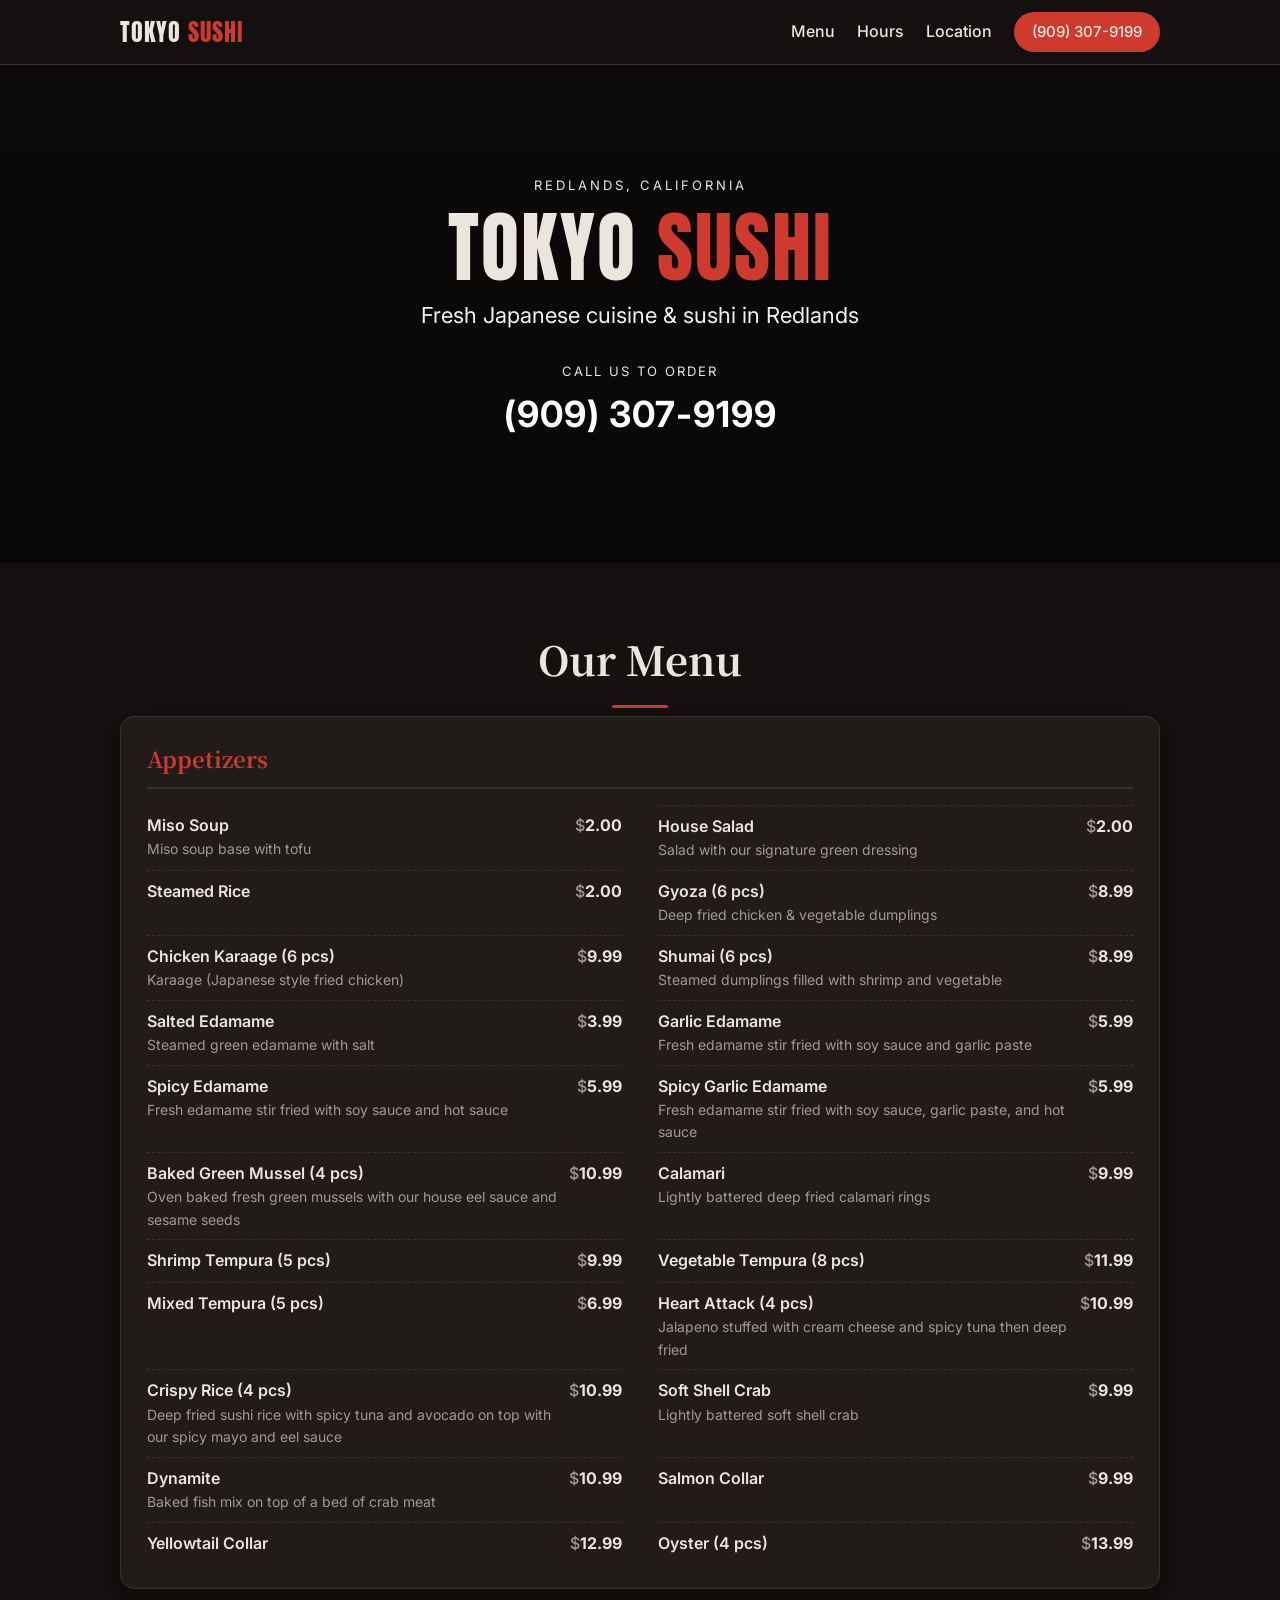
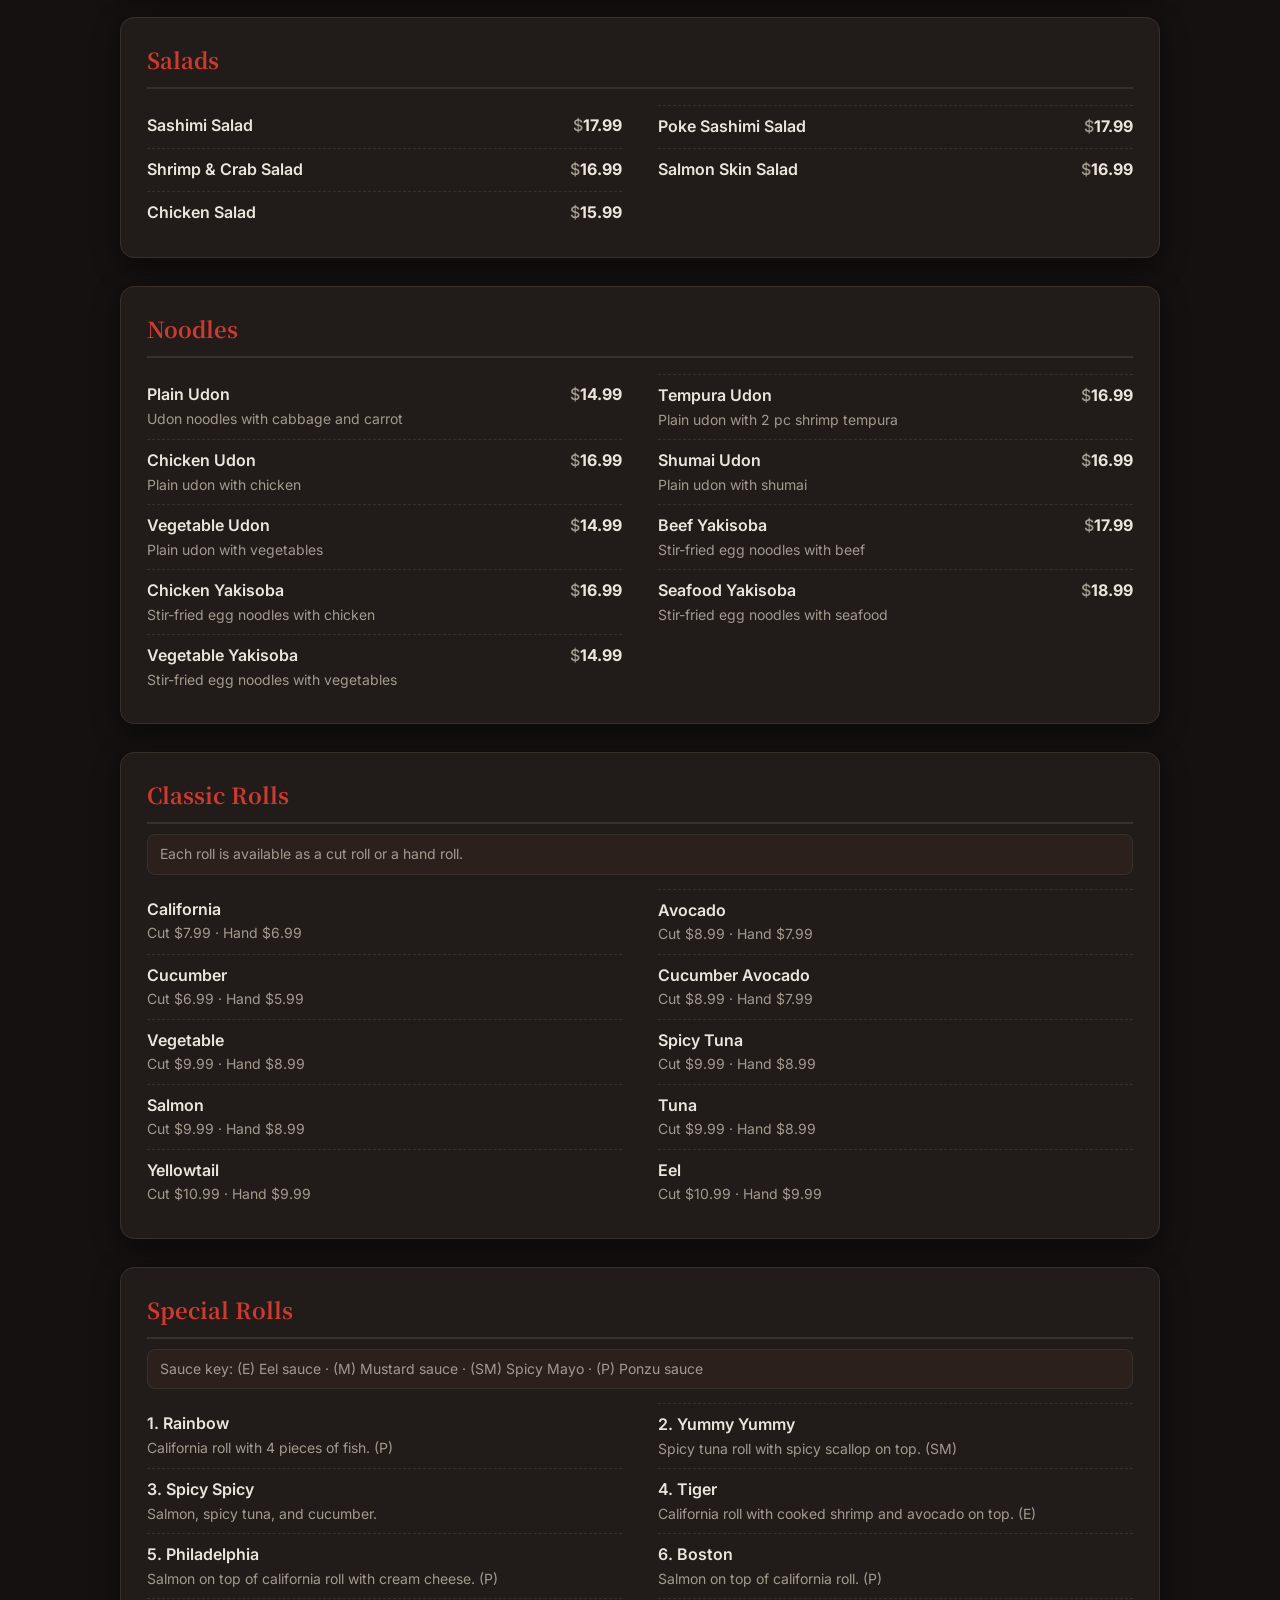
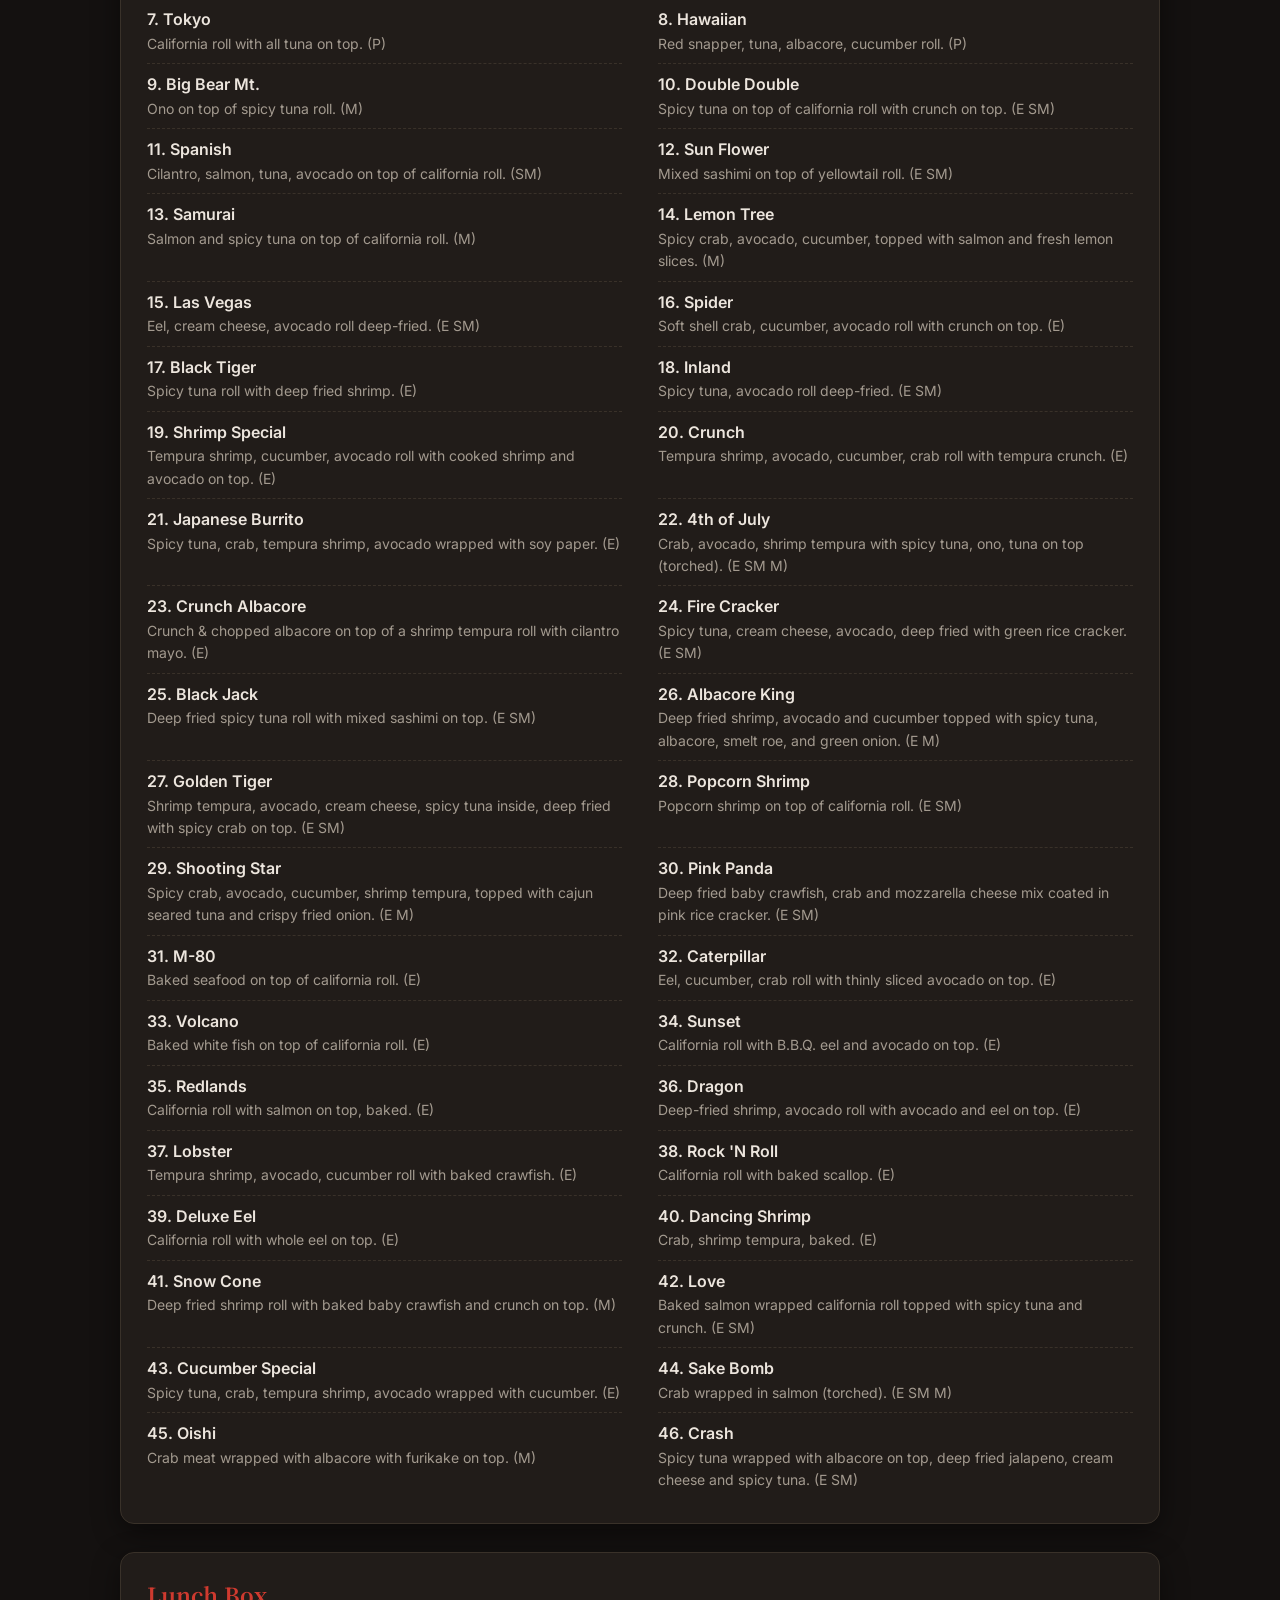
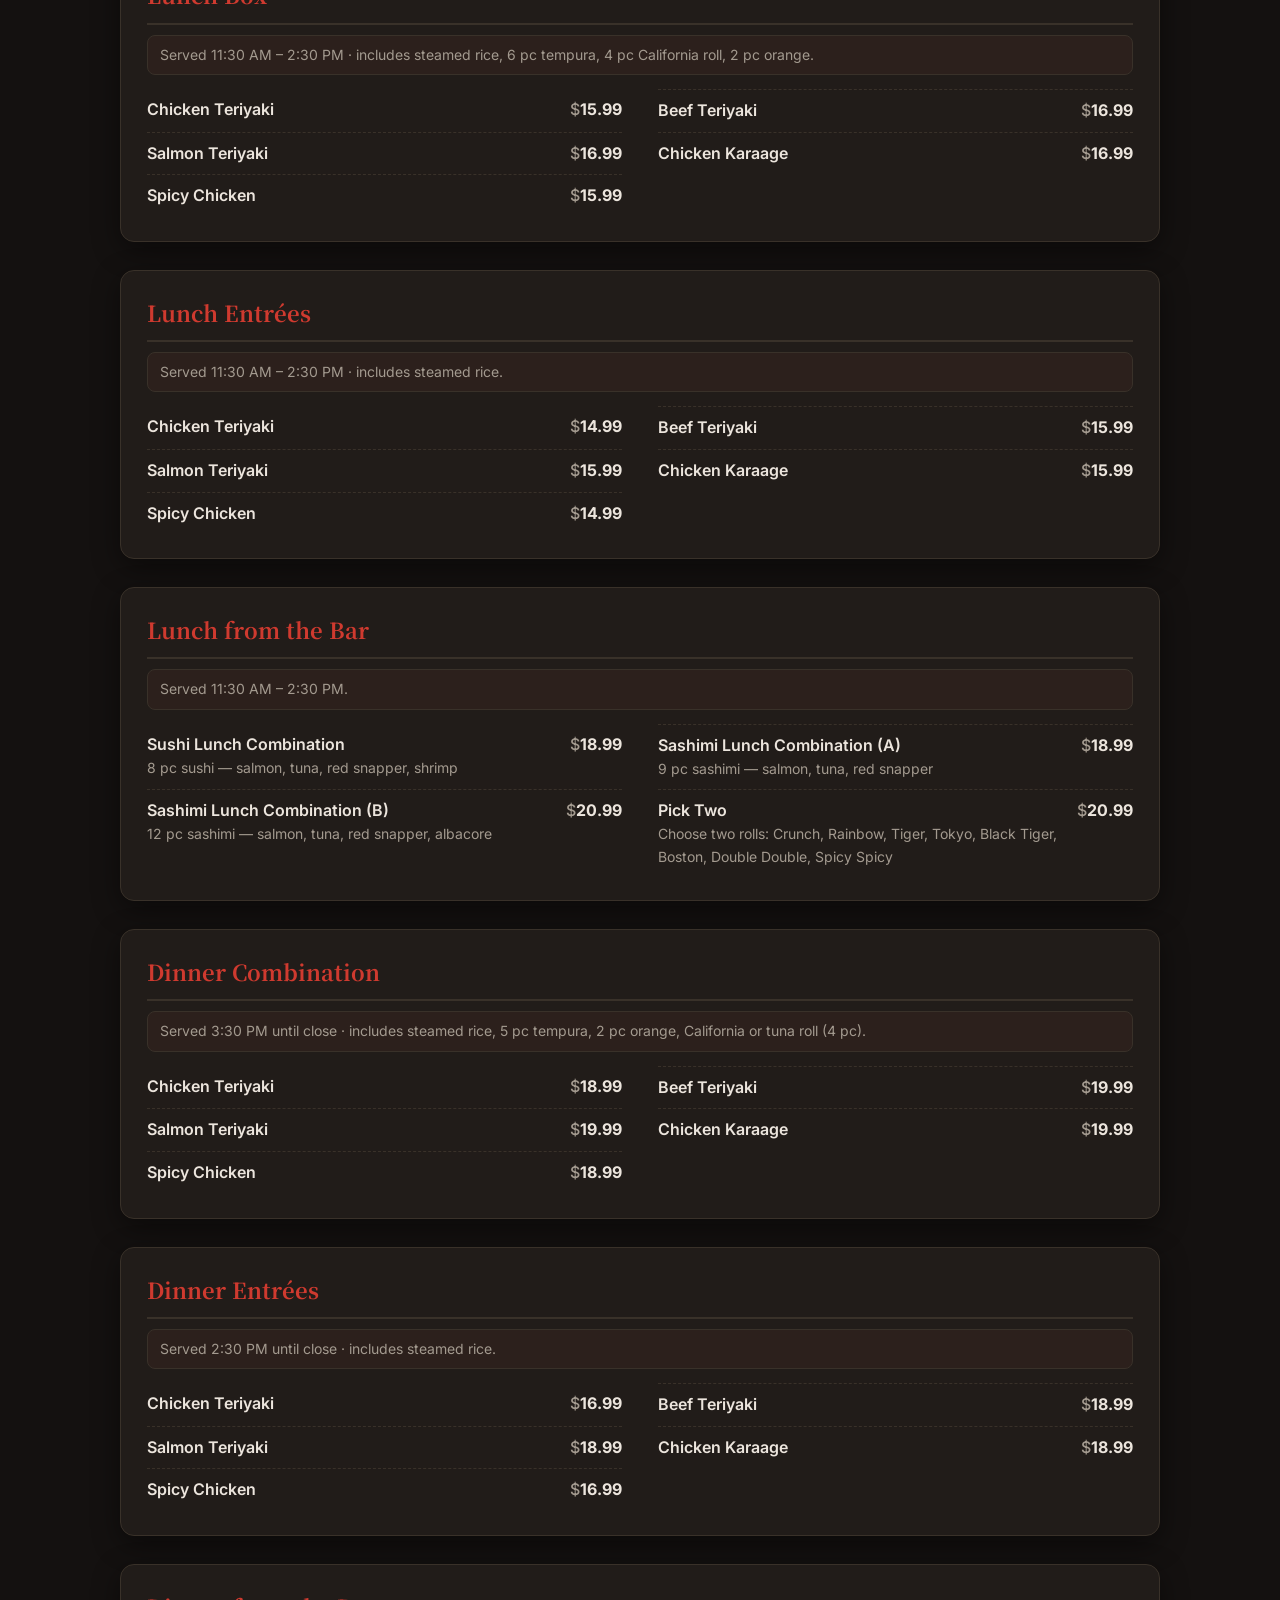
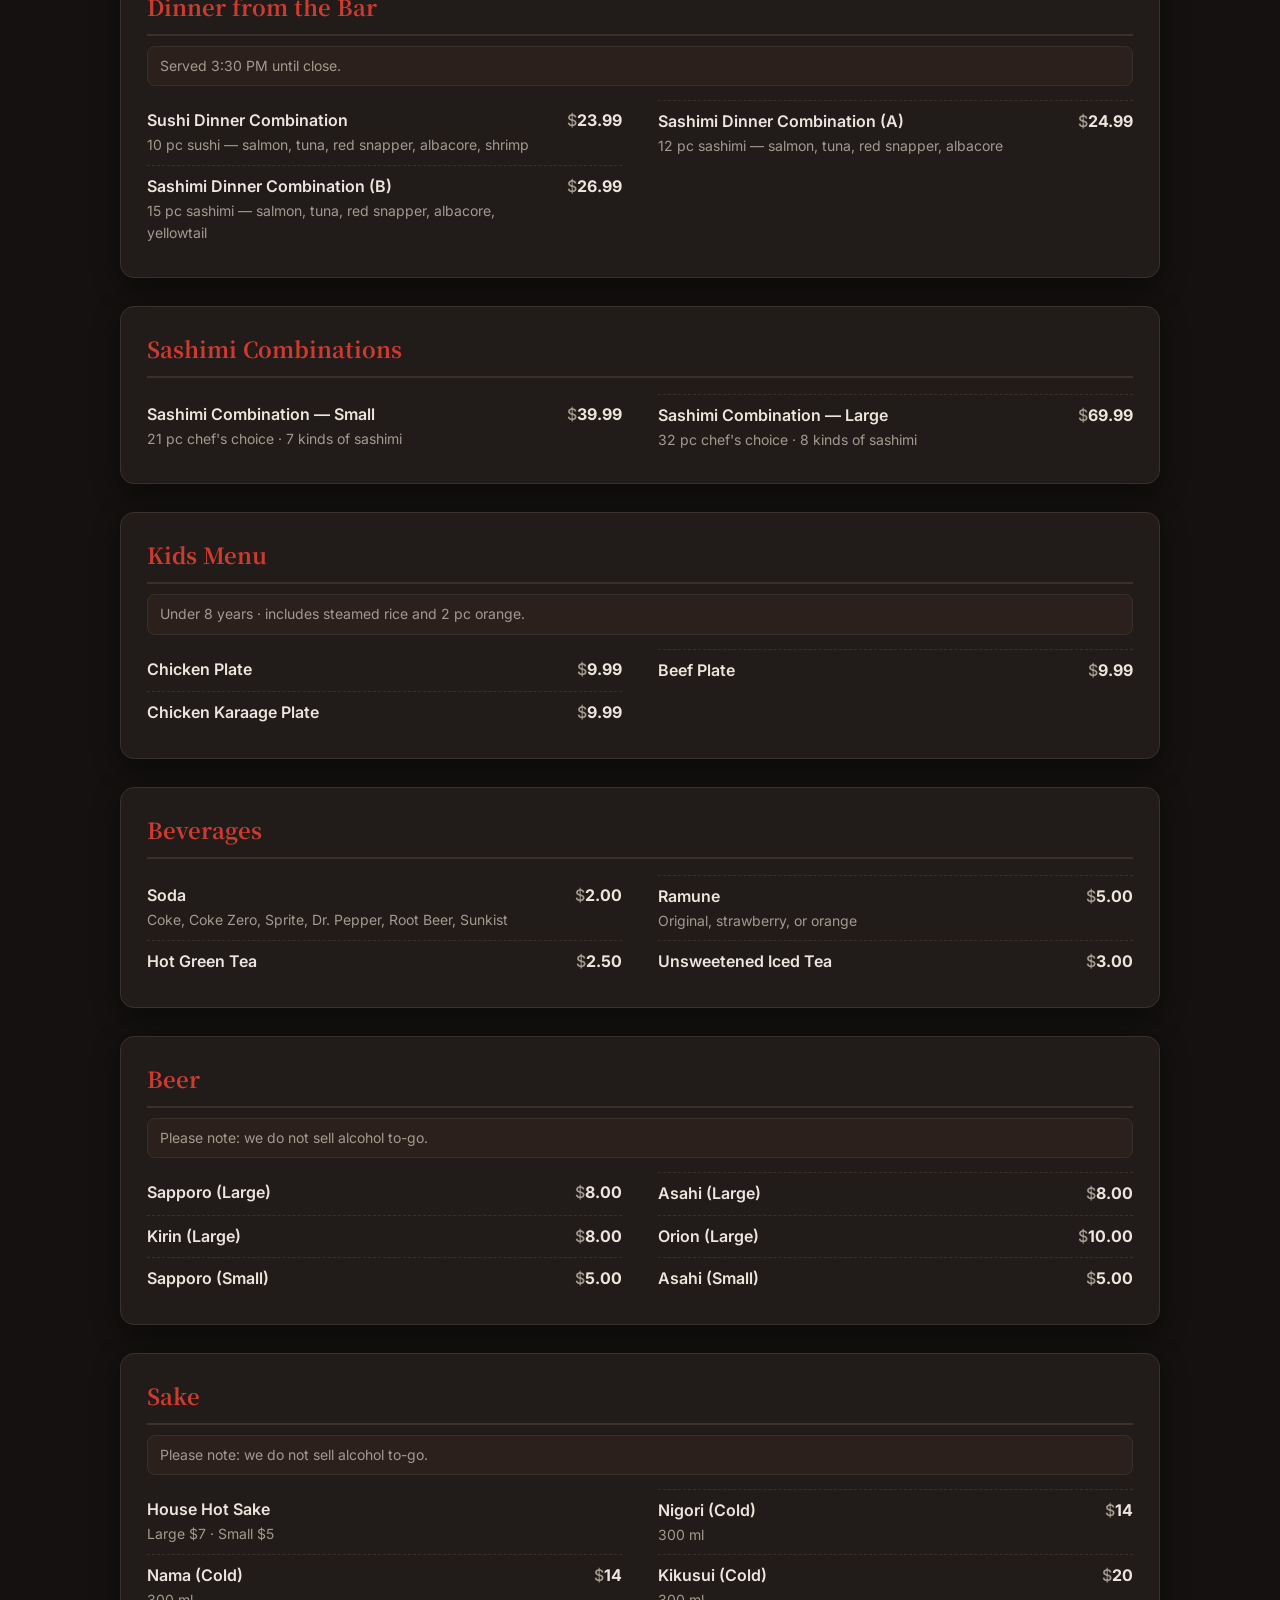
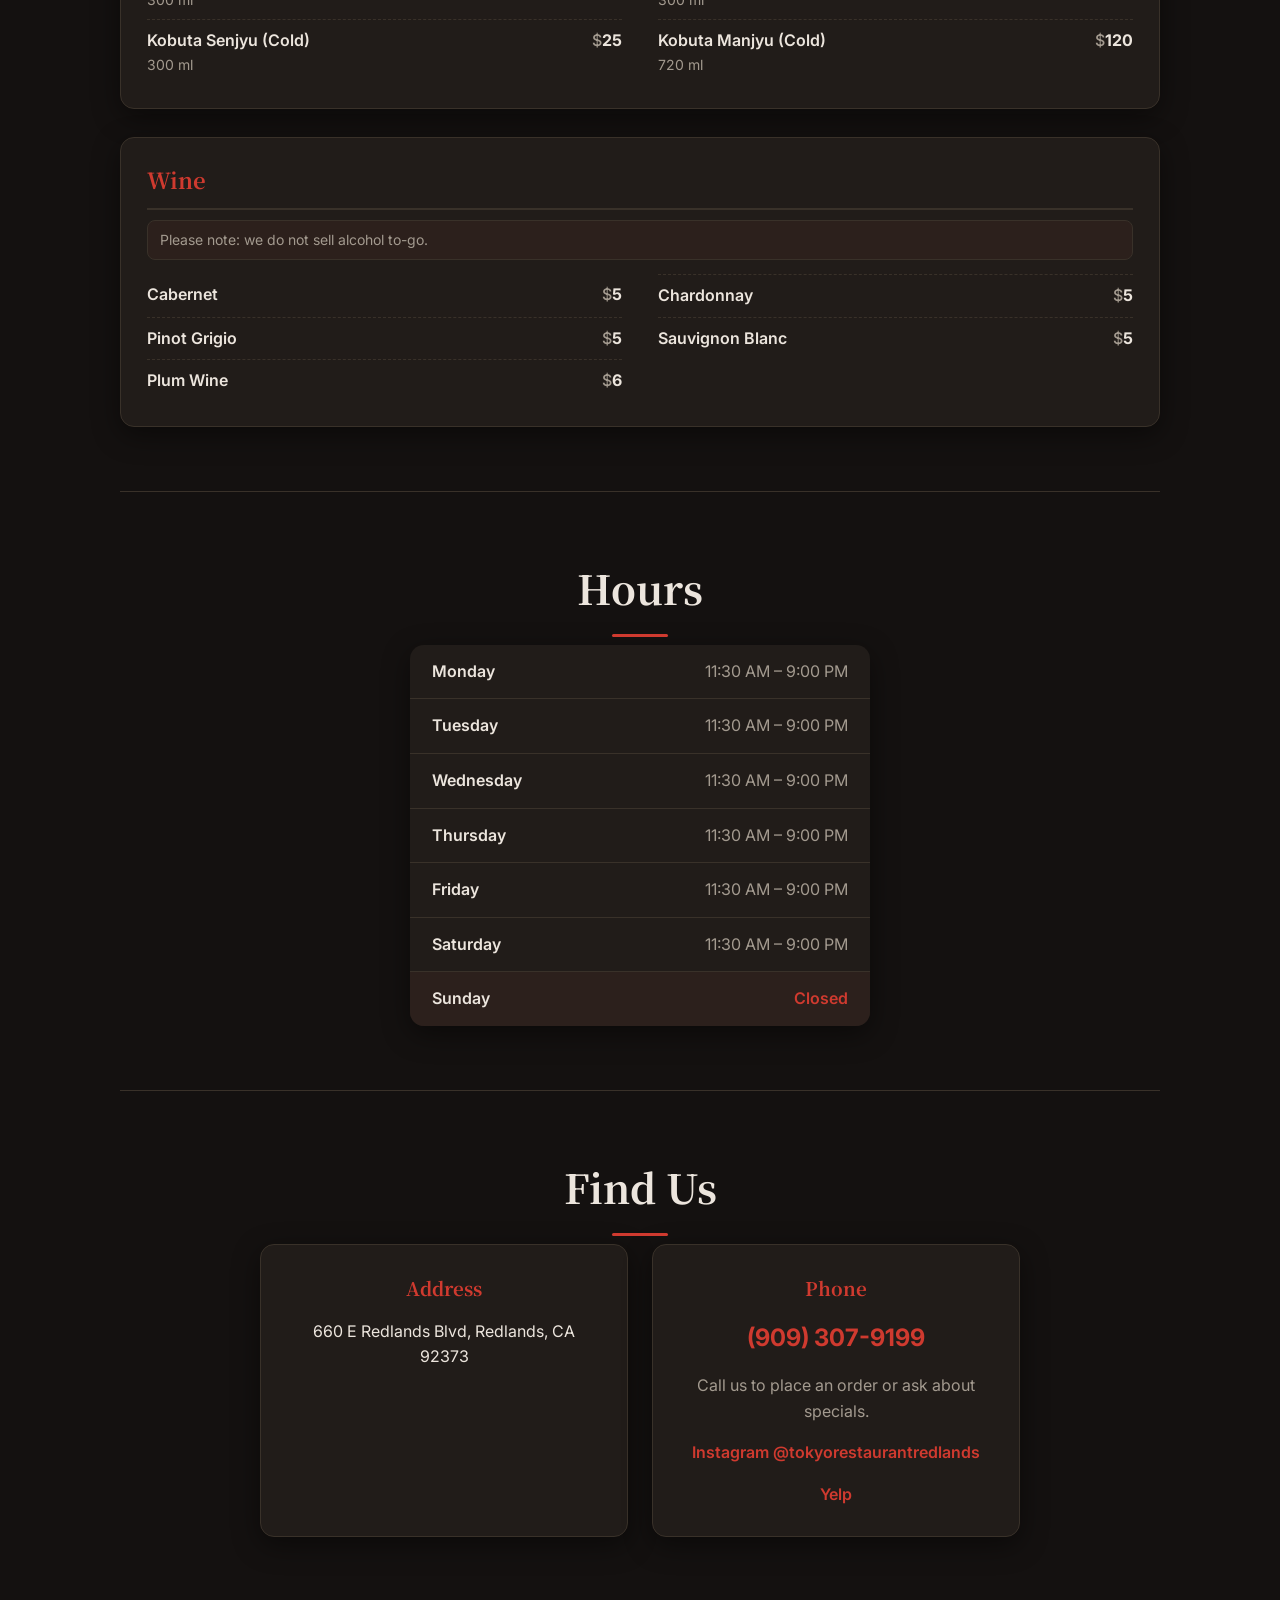
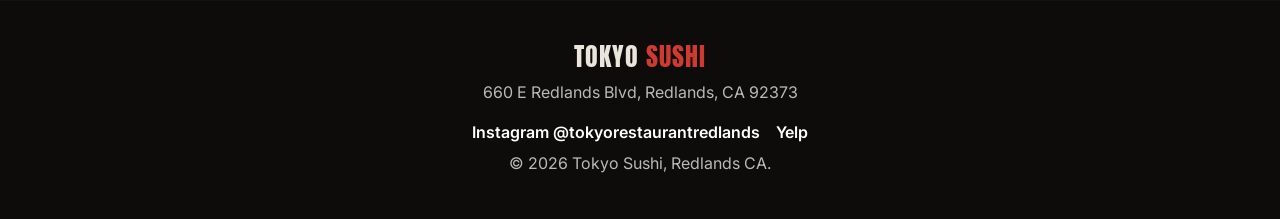
==== index.html @ e2f9899f "Add files via upload" ====
<!DOCTYPE html>
<html lang="en">
<head>
  <meta charset="UTF-8" />
  <meta name="viewport" content="width=device-width, initial-scale=1.0" />
  <title>Tokyo Sushi — Redlands | Menu, Hours & Location</title>
  <meta name="description" content="Tokyo Sushi in Redlands, CA. View our full, up-to-date menu, hours, phone number, and location. Fresh sushi and Japanese cuisine." />

  <!-- Google Fonts -->
  <link rel="preconnect" href="https://fonts.googleapis.com" />
  <link rel="preconnect" href="https://fonts.gstatic.com" crossorigin />
  <link href="https://fonts.googleapis.com/css2?family=Anton&family=Noto+Serif+JP:wght@500;700&family=Inter:wght@400;500;600;700&display=swap" rel="stylesheet" />

  <link rel="stylesheet" href="styles.css" />
</head>
<body>

  <!-- ===================== HEADER / NAV ===================== -->
  <header class="site-header">
    <div class="container nav">
      <a href="#top" class="brand">
        <span class="wordmark" id="brand-name">Tokyo Sushi</span>
      </a>
      <nav class="nav-links">
        <a href="#menu">Menu</a>
        <a href="#hours">Hours</a>
        <a href="#location">Location</a>
        <a href="#" class="btn btn-call" id="nav-call">Call</a>
      </nav>
    </div>
  </header>

  <!-- ===================== HERO ===================== -->
  <section class="hero" id="top">
    <div class="container hero-inner">
      <p class="hero-kicker">Redlands, California</p>
      <h1 class="hero-title wordmark" id="hero-name">Tokyo Sushi</h1>
      <p class="hero-tagline" id="hero-tagline">Fresh Japanese cuisine &amp; sushi</p>
      <div class="hero-phone-block">
        <span class="hero-call-label">Call us to order</span>
        <a class="hero-phone" id="hero-phone" href="#"></a>
      </div>
    </div>
  </section>

  <!-- ===================== MENU ===================== -->
  <main class="container">
    <section id="menu" class="section">
      <h2 class="section-title">Our Menu</h2>
      <div id="menu-root" class="menu-grid"><!-- menu is inserted here by app.js --></div>
    </section>

    <!-- ===================== HOURS ===================== -->
    <section id="hours" class="section">
      <h2 class="section-title">Hours</h2>
      <table class="hours-table" id="hours-root"><!-- hours inserted by app.js --></table>
    </section>

    <!-- ===================== LOCATION / CONTACT ===================== -->
    <section id="location" class="section">
      <h2 class="section-title">Find Us</h2>
      <div class="contact-grid">
        <div class="contact-card">
          <h3>Address</h3>
          <p id="address-text"></p>
        </div>
        <div class="contact-card">
          <h3>Phone</h3>
          <p><a id="phone-link" class="phone-big"></a></p>
          <p class="muted">Call us to place an order or ask about specials.</p>
          <div class="socials" id="socials-root"></div>
        </div>
      </div>
    </section>
  </main>

  <!-- ===================== FOOTER ===================== -->
  <footer class="site-footer">
    <div class="container">
      <p><span class="wordmark" id="footer-name">Tokyo Sushi</span></p>
      <p class="muted" id="footer-address"></p>
      <div class="socials" id="footer-socials"></div>
      <p class="muted">&copy; <span id="year"></span> Tokyo Sushi, Redlands CA.</p>
    </div>
  </footer>

  <script src="menu-data.js"></script>
  <script src="app.js"></script>
</body>
</html>
---- styles.css ----
/* ============================================================
   TOKYO SUSHI — STYLES
   You normally won't need to edit this file. Colors are at the top.
   ============================================================ */

:root {
  --red: #cf3a2f;        /* vivid red */
  --red-dark: #a82c23;
  --ink: #ece5dd;        /* light text (dark mode) */
  --cream: #141110;      /* page background (near-black) */
  --paper: #211c19;      /* card background */
  --muted: #a39a8f;
  --line: #393129;
  --tint: #2c201c;       /* subtle warm-red highlight */
  --footer-bg: #0e0c0b;
  --shadow: 0 8px 28px rgba(0,0,0,.45);
  --maxw: 1080px;
}

* { box-sizing: border-box; }

html { scroll-behavior: smooth; }

body {
  margin: 0;
  font-family: "Inter", system-ui, -apple-system, Segoe UI, Roboto, sans-serif;
  color: var(--ink);
  background: var(--cream);
  line-height: 1.6;
}

.container { max-width: var(--maxw); margin: 0 auto; padding: 0 20px; }

a { color: inherit; text-decoration: none; }

/* ---------- Buttons ---------- */
.btn {
  display: inline-block;
  padding: 12px 22px;
  border-radius: 999px;
  font-weight: 600;
  font-size: 15px;
  cursor: pointer;
  transition: transform .08s ease, background .2s ease, color .2s ease;
}
.btn:active { transform: translateY(1px); }
.btn-primary { background: var(--red); color: #fff; }
.btn-primary:hover { background: var(--red-dark); }
.btn-outline { border: 2px solid var(--red); color: var(--red); }
.btn-outline:hover { background: var(--red); color: #fff; }
.btn-call { background: var(--red); color: #fff; padding: 8px 18px; }
.btn-call:hover { background: var(--red-dark); }

/* ---------- Header / Nav ---------- */
.site-header {
  position: sticky; top: 0; z-index: 50;
  background: rgba(20,17,16,.92);
  backdrop-filter: blur(8px);
  border-bottom: 1px solid var(--line);
}
.nav { display: flex; align-items: center; justify-content: space-between; height: 64px; }
.brand { display: flex; align-items: baseline; gap: 8px; }

/* Two-tone wordmark (TOKYO black, SUSHI red) — matches the storefront sign */
.wordmark {
  text-transform: uppercase;
  letter-spacing: 1px;
  color: var(--ink);
  line-height: 1;
}
.wordmark .accent { color: var(--red); }
.brand .wordmark,
.hero .wordmark,
.site-footer .wordmark { font-family: "Anton", "Arial Narrow", sans-serif; font-weight: 400; }
.brand .wordmark { font-size: 24px; }
.nav-links { display: flex; align-items: center; gap: 22px; }
.nav-links a { font-weight: 500; color: var(--ink); }
.nav-links a:hover { color: var(--red); }
.nav-links .btn-call:hover { color: #fff; }

/* ---------- Hero ---------- */
.hero {
  background:
    linear-gradient(rgba(0,0,0,.45), rgba(0,0,0,.55)),
    url("https://images.unsplash.com/photo-1579871494447-9811cf80d66c?auto=format&fit=crop&w=1600&q=80") center/cover no-repeat;
  color: #fff;
  text-align: center;
}
.hero-inner { padding: 110px 20px 120px; }
.hero-kicker { text-transform: uppercase; letter-spacing: 3px; font-size: 13px; opacity: .9; margin: 0 0 12px; }
.hero-title {
  font-family: "Noto Serif JP", serif;
  font-size: clamp(40px, 8vw, 72px);
  margin: 0 0 10px; font-weight: 700;
}
.hero .wordmark { font-size: clamp(44px, 9vw, 78px); letter-spacing: 2px; margin: 0 0 12px; }
.hero .wordmark .accent { color: var(--red); }   /* lighter red so it reads on the dark photo */
.hero-tagline { font-size: clamp(16px, 3vw, 22px); margin: 0 0 28px; opacity: .95; }
.hero-phone-block { display: flex; flex-direction: column; align-items: center; gap: 4px; }
.hero-call-label { text-transform: uppercase; letter-spacing: 2px; font-size: 13px; opacity: .9; }
.hero-phone { font-size: clamp(26px, 5vw, 36px); font-weight: 700; color: #fff; letter-spacing: 1px; }
.hero-phone:hover { text-decoration: underline; }

/* ---------- Sections ---------- */
.section { padding: 64px 0; border-bottom: 1px solid var(--line); }
.section:last-child { border-bottom: none; }
.section-title {
  font-family: "Noto Serif JP", serif;
  font-size: clamp(28px, 5vw, 40px);
  text-align: center; margin: 0 0 8px;
  position: relative;
}
.section-title::after {
  content: ""; display: block; width: 56px; height: 3px;
  background: var(--red); margin: 14px auto 0; border-radius: 2px;
}
.section-note { text-align: center; color: var(--muted); margin: 0 0 36px; font-size: 14px; }

/* ---------- Menu ---------- */
.menu-grid { display: grid; grid-template-columns: repeat(2, 1fr); gap: 28px; }
.menu-section {
  background: var(--paper);
  border: 1px solid var(--line);
  border-radius: 14px;
  padding: 24px 26px;
  box-shadow: var(--shadow);
}
.menu-section h3 {
  font-family: "Noto Serif JP", serif;
  color: var(--red);
  margin: 0 0 16px; font-size: 22px;
  border-bottom: 2px solid var(--line); padding-bottom: 10px;
}
.menu-item { display: flex; justify-content: space-between; align-items: baseline; gap: 12px; padding: 8px 0; }
.menu-item + .menu-item { border-top: 1px dashed var(--line); }
.menu-item-main { min-width: 0; }
.menu-item-name { font-weight: 600; }
.menu-item-desc { color: var(--muted); font-size: 14px; }
.menu-item-price { font-weight: 700; color: var(--ink); white-space: nowrap; }
.menu-item-price::before { content: "$"; color: var(--muted); font-weight: 500; }

/* Wide section spans both columns; its items flow in two columns */
.menu-section.wide { grid-column: 1 / -1; }
.menu-section.wide .menu-items {
  display: grid;
  grid-template-columns: repeat(2, 1fr);
  column-gap: 36px;
}
.menu-note {
  margin: -6px 0 14px;
  font-size: 14px;
  color: var(--muted);
  background: var(--tint);
  border: 1px solid var(--line);
  border-radius: 8px;
  padding: 8px 12px;
}

/* Social links */
.socials { display: flex; gap: 16px; justify-content: center; flex-wrap: wrap; margin-top: 14px; }
.socials a { color: var(--red); font-weight: 600; }
.socials a:hover { text-decoration: underline; }
.site-footer .socials a { color: #fff; }

/* ---------- Hours ---------- */
.hours-table { width: 100%; max-width: 460px; margin: 0 auto; border-collapse: collapse; background: var(--paper); border-radius: 14px; overflow: hidden; box-shadow: var(--shadow); }
.hours-table td { padding: 14px 22px; border-bottom: 1px solid var(--line); }
.hours-table tr:last-child td { border-bottom: none; }
.hours-table td:first-child { font-weight: 600; }
.hours-table td:last-child { text-align: right; color: var(--muted); }
.hours-table tr.today { background: var(--tint); }
.hours-table tr.today td:last-child { color: var(--red); font-weight: 600; }

/* ---------- Contact ---------- */
.contact-grid { display: grid; grid-template-columns: repeat(2, 1fr); gap: 24px; max-width: 760px; margin: 0 auto; }
.contact-card { background: var(--paper); border: 1px solid var(--line); border-radius: 14px; padding: 28px; text-align: center; box-shadow: var(--shadow); }
.contact-card h3 { font-family: "Noto Serif JP", serif; color: var(--red); margin: 0 0 12px; }
.phone-big { font-size: 24px; font-weight: 700; color: var(--red); }
.muted { color: var(--muted); }

/* ---------- Footer ---------- */
.site-footer { background: var(--footer-bg); color: var(--ink); text-align: center; padding: 36px 0; }
.site-footer .wordmark { font-size: 26px; letter-spacing: 1px; }
.site-footer .wordmark .accent { color: var(--red); }
.site-footer p { margin: 6px 0; }
.site-footer .muted { color: #b9b9b9; }

/* ---------- Mobile ---------- */
@media (max-width: 760px) {
  .nav-links { gap: 14px; }
  .nav-links a:not(.btn) { display: none; }   /* keep just the Call button on small screens */
  .menu-grid { grid-template-columns: 1fr; }
  .menu-section.wide .menu-items { grid-template-columns: 1fr; }
  .contact-grid { grid-template-columns: 1fr; }
}
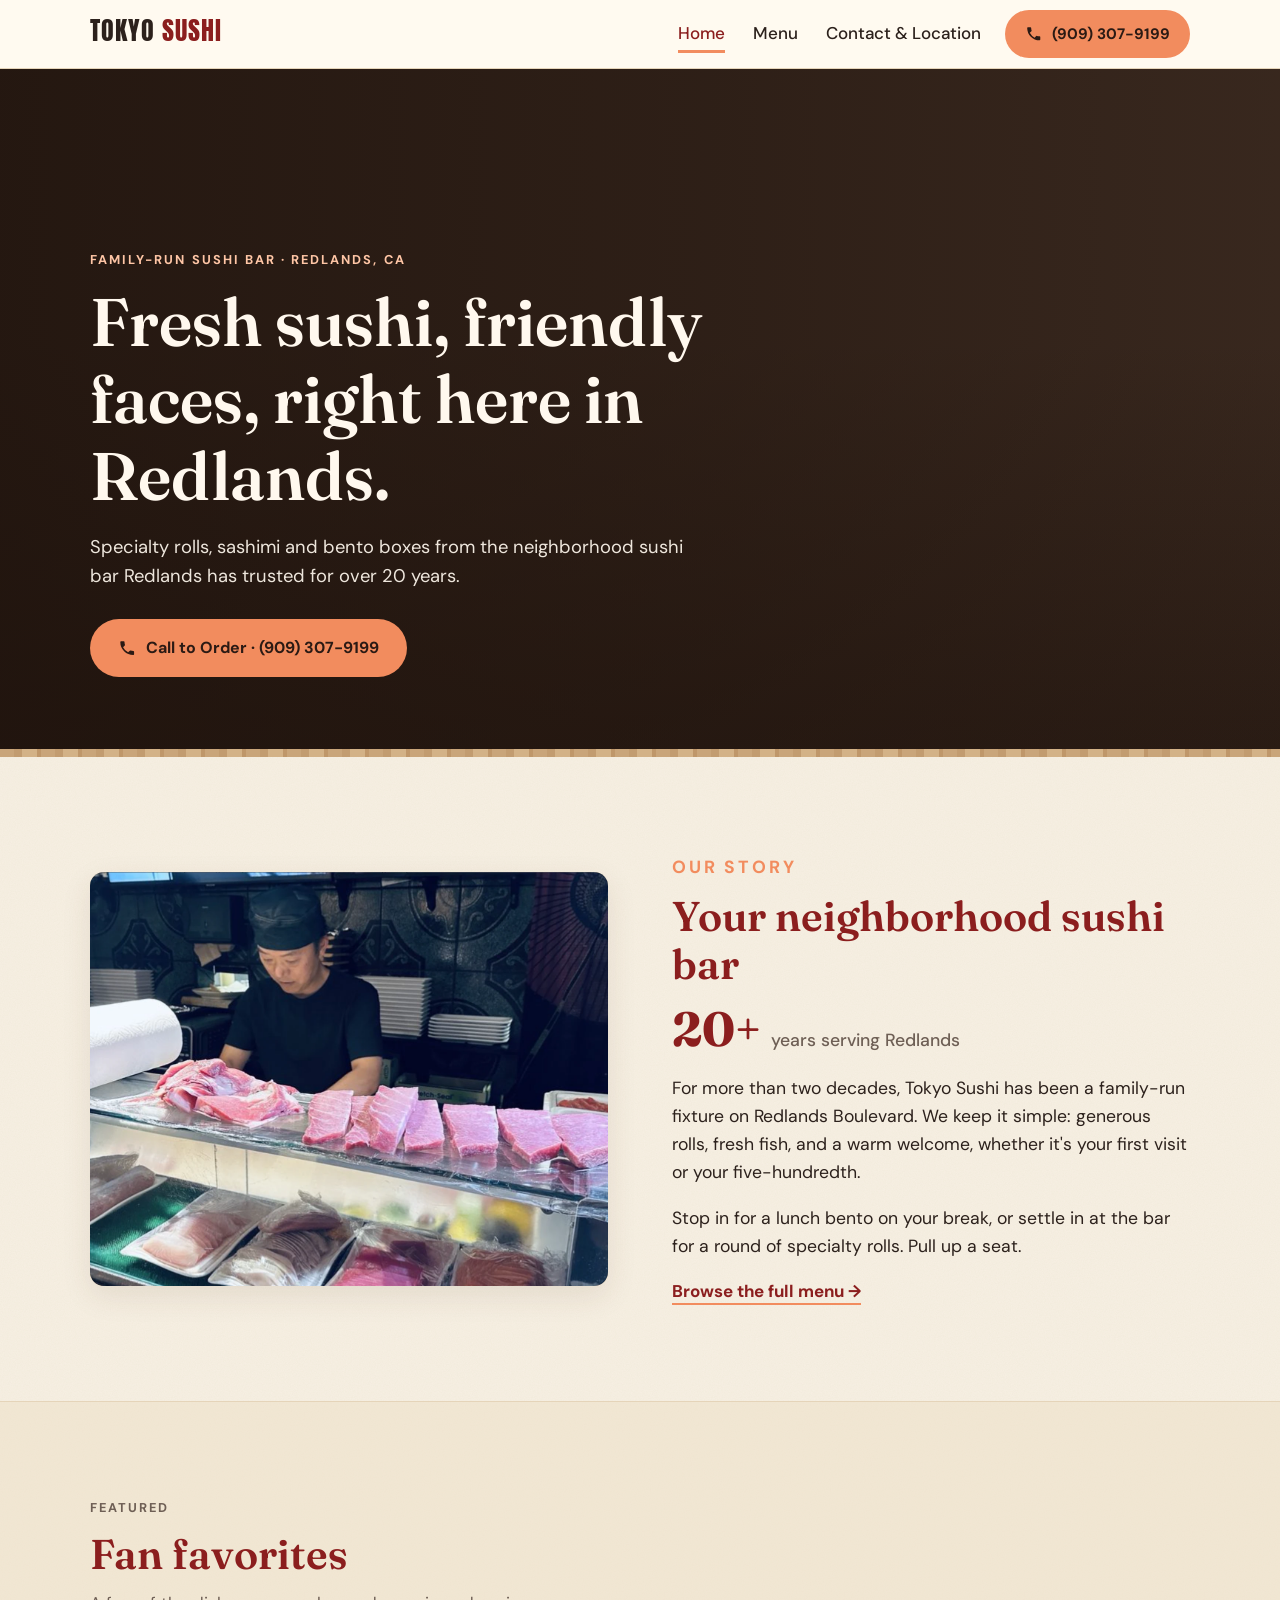
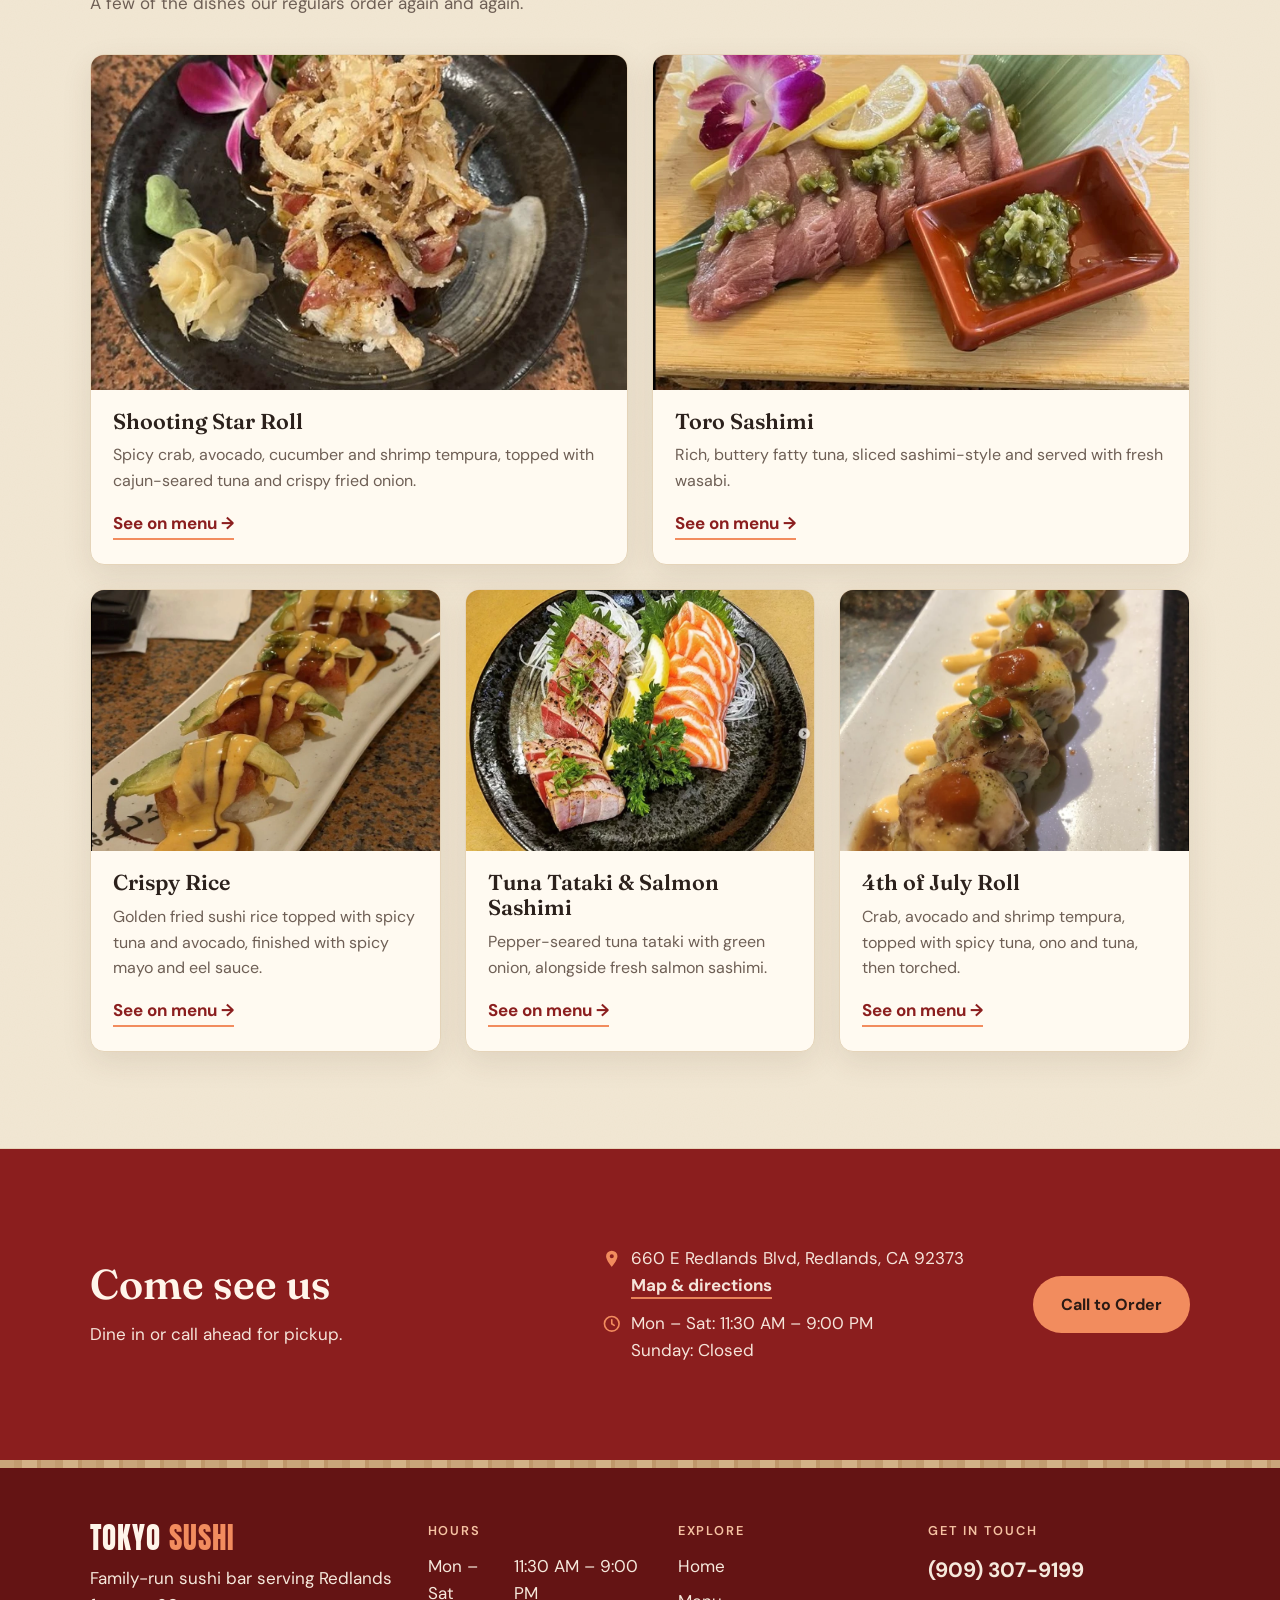
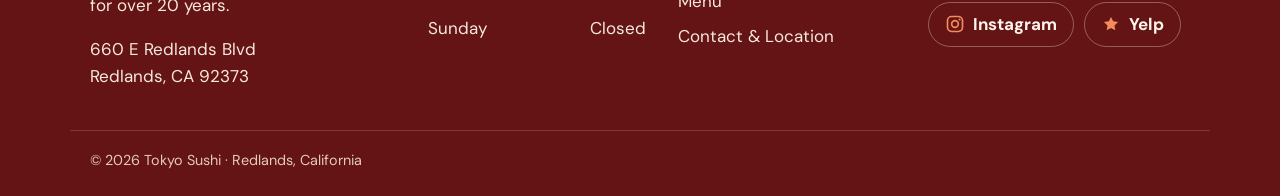
==== commit b469dc70: "Publish version 2: multi-page site with tabbed menu, contact page and photos Replaces the single-pag" ====
--- a/index.html
+++ b/index.html
@@ -1,90 +1,244 @@
 <!DOCTYPE html>
-<html lang="en">
+<html lang="en" class="no-js">
 <head>
   <meta charset="UTF-8" />
   <meta name="viewport" content="width=device-width, initial-scale=1.0" />
-  <title>Tokyo Sushi — Redlands | Menu, Hours & Location</title>
-  <meta name="description" content="Tokyo Sushi in Redlands, CA. View our full, up-to-date menu, hours, phone number, and location. Fresh sushi and Japanese cuisine." />
-
-  <!-- Google Fonts -->
+  <script>document.documentElement.className = "js";</script>
+  <title>Tokyo Sushi | Family-Run Sushi Bar in Redlands, CA</title>
+  <meta name="description" content="Tokyo Sushi is a family-run Japanese sushi bar in Redlands, CA, serving fresh sushi, specialty rolls, sashimi and bento boxes for over 20 years. Call (909) 307-9199." />
+  <meta property="og:type" content="restaurant" />
+  <meta property="og:title" content="Tokyo Sushi — Redlands, CA" />
+  <meta property="og:description" content="Fresh sushi, friendly faces, right here in Redlands. Family-run for over 20 years." />
+  <meta name="theme-color" content="#8b1e1e" />
+
   <link rel="preconnect" href="https://fonts.googleapis.com" />
   <link rel="preconnect" href="https://fonts.gstatic.com" crossorigin />
-  <link href="https://fonts.googleapis.com/css2?family=Anton&family=Noto+Serif+JP:wght@500;700&family=Inter:wght@400;500;600;700&display=swap" rel="stylesheet" />
-
+  <link href="https://fonts.googleapis.com/css2?family=Anton&family=DM+Sans:wght@400;500;700&family=Fraunces:opsz,wght@9..144,500;9..144,600&display=swap" rel="stylesheet" />
   <link rel="stylesheet" href="styles.css" />
+
+  <script type="application/ld+json">
+  {
+    "@context": "https://schema.org",
+    "@type": "Restaurant",
+    "name": "Tokyo Sushi",
+    "url": "https://readtheterms.github.io/tokyo-sushi/",
+    "image": "https://readtheterms.github.io/tokyo-sushi/images/story.webp",
+    "description": "Family-run Japanese sushi bar serving Redlands, California for over 20 years.",
+    "telephone": "+1-909-307-9199",
+    "address": {
+      "@type": "PostalAddress",
+      "streetAddress": "660 E Redlands Blvd",
+      "addressLocality": "Redlands",
+      "addressRegion": "CA",
+      "postalCode": "92373",
+      "addressCountry": "US"
+    },
+    "servesCuisine": ["Japanese", "Sushi"],
+    "priceRange": "$$",
+    "menu": "https://readtheterms.github.io/tokyo-sushi/menu.html",
+    "hasMap": "https://www.google.com/maps/search/?api=1&query=660+E+Redlands+Blvd%2C+Redlands%2C+CA+92373",
+    "openingHoursSpecification": [{
+      "@type": "OpeningHoursSpecification",
+      "dayOfWeek": ["Monday", "Tuesday", "Wednesday", "Thursday", "Friday", "Saturday"],
+      "opens": "11:30",
+      "closes": "21:00"
+    }],
+    "sameAs": [
+      "https://www.instagram.com/tokyorestaurantredlands/",
+      "https://www.yelp.com/biz/tokyo-restaurant-redlands"
+    ]
+  }
+  </script>
 </head>
 <body>
-
-  <!-- ===================== HEADER / NAV ===================== -->
+  <a class="skip-link" href="#main">Skip to content</a>
+
   <header class="site-header">
-    <div class="container nav">
-      <a href="#top" class="brand">
-        <span class="wordmark" id="brand-name">Tokyo Sushi</span>
+    <div class="container header-inner">
+      <a class="logo" href="index.html" aria-label="Tokyo Sushi — home">
+        <span class="wordmark">Tokyo <span class="accent">Sushi</span></span>
       </a>
-      <nav class="nav-links">
-        <a href="#menu">Menu</a>
-        <a href="#hours">Hours</a>
-        <a href="#location">Location</a>
-        <a href="#" class="btn btn-call" id="nav-call">Call</a>
+      <nav id="site-nav" class="site-nav" aria-label="Main">
+        <ul>
+          <li><a href="index.html" aria-current="page">Home</a></li>
+          <li><a href="menu.html">Menu</a></li>
+          <li><a href="contact.html">Contact &amp; Location</a></li>
+        </ul>
       </nav>
+      <a class="btn btn-accent header-call" href="tel:+19093079199" aria-label="Call Tokyo Sushi at (909) 307-9199">
+        <svg class="icon" viewBox="0 0 24 24" aria-hidden="true"><path fill="currentColor" d="M6.6 10.8a15.1 15.1 0 0 0 6.6 6.6l2.2-2.2a1 1 0 0 1 1-.25c1.1.37 2.3.57 3.6.57a1 1 0 0 1 1 1V20a1 1 0 0 1-1 1A17 17 0 0 1 3 4a1 1 0 0 1 1-1h3.5a1 1 0 0 1 1 1c0 1.3.2 2.5.57 3.6a1 1 0 0 1-.25 1l-2.2 2.2z"/></svg>
+        <span class="label">(909) 307-9199</span>
+      </a>
+      <button type="button" class="nav-toggle" aria-expanded="false" aria-controls="site-nav">
+        <span class="sr-only">Open menu</span><span class="bars" aria-hidden="true"></span>
+      </button>
     </div>
   </header>
 
-  <!-- ===================== HERO ===================== -->
-  <section class="hero" id="top">
-    <div class="container hero-inner">
-      <p class="hero-kicker">Redlands, California</p>
-      <h1 class="hero-title wordmark" id="hero-name">Tokyo Sushi</h1>
-      <p class="hero-tagline" id="hero-tagline">Fresh Japanese cuisine &amp; sushi</p>
-      <div class="hero-phone-block">
-        <span class="hero-call-label">Call us to order</span>
-        <a class="hero-phone" id="hero-phone" href="#"></a>
+  <main id="main">
+    <!-- ===== Hero ===== -->
+    <section class="hero" aria-labelledby="hero-title">
+      <div class="container hero-inner">
+        <p class="eyebrow">Family-run sushi bar · Redlands, CA</p>
+        <h1 id="hero-title">Fresh sushi, friendly faces, right here in Redlands.</h1>
+        <p class="lede">Specialty rolls, sashimi and bento boxes from the neighborhood sushi bar Redlands has trusted for over 20 years.</p>
+        <div class="hero-actions">
+          <a class="btn btn-accent" href="tel:+19093079199">
+            <svg class="icon" viewBox="0 0 24 24" aria-hidden="true"><path fill="currentColor" d="M6.6 10.8a15.1 15.1 0 0 0 6.6 6.6l2.2-2.2a1 1 0 0 1 1-.25c1.1.37 2.3.57 3.6.57a1 1 0 0 1 1 1V20a1 1 0 0 1-1 1A17 17 0 0 1 3 4a1 1 0 0 1 1-1h3.5a1 1 0 0 1 1 1c0 1.3.2 2.5.57 3.6a1 1 0 0 1-.25 1l-2.2 2.2z"/></svg>
+            Call to Order · (909) 307-9199
+          </a>
+        </div>
+      </div>
+    </section>
+    <div class="wood-strip" aria-hidden="true"></div>
+
+    <!-- ===== Our Story ===== -->
+    <section class="section" aria-labelledby="story-title">
+      <div class="container story">
+        <figure class="photo" data-label="Our sushi bar">
+          <img src="images/story.webp" alt="A sushi chef preparing fresh tuna at the Tokyo Sushi bar in Redlands" loading="lazy" onerror="this.remove()" />
+        </figure>
+        <div class="story-text">
+          <p class="eyebrow">Our Story</p>
+          <h2 id="story-title">Your neighborhood sushi bar</h2>
+          <p class="stat"><strong>20+</strong> <span>years serving Redlands</span></p>
+          <p>For more than two decades, Tokyo Sushi has been a family-run fixture on Redlands Boulevard. We keep it simple: generous rolls, fresh fish, and a warm welcome, whether it's your first visit or your five-hundredth.</p>
+          <p>Stop in for a lunch bento on your break, or settle in at the bar for a round of specialty rolls. Pull up a seat.</p>
+          <a class="text-link" href="menu.html">Browse the full menu →</a>
+        </div>
+      </div>
+    </section>
+
+    <!-- ===== Featured dishes ===== -->
+    <section class="section featured-bg" aria-labelledby="featured-title">
+      <div class="container">
+        <div class="section-head">
+          <p class="eyebrow">Featured</p>
+          <h2 id="featured-title">Fan favorites</h2>
+          <p>A few of the dishes our regulars order again and again.</p>
+        </div>
+        <div class="dish-grid">
+          <article class="dish-card">
+            <figure class="photo" data-label="Shooting Star Roll">
+              <img src="images/shooting-star-roll.webp" alt="Shooting Star Roll piled high with crispy fried onion on a dark plate" loading="lazy" onerror="this.remove()" />
+            </figure>
+            <div class="dish-body">
+              <h3>Shooting Star Roll</h3>
+              <p>Spicy crab, avocado, cucumber and shrimp tempura, topped with cajun-seared tuna and crispy fried onion.</p>
+              <a class="text-link" href="menu.html#sushi-rolls">See on menu →</a>
+            </div>
+          </article>
+          <article class="dish-card">
+            <figure class="photo" data-label="Toro Sashimi">
+              <img src="images/toro-sashimi.webp" alt="Sliced toro sashimi with lemon on a wooden board" loading="lazy" onerror="this.remove()" />
+            </figure>
+            <div class="dish-body">
+              <h3>Toro Sashimi</h3>
+              <p>Rich, buttery fatty tuna, sliced sashimi-style and served with fresh wasabi.</p>
+              <a class="text-link" href="menu.html#sashimi-nigiri">See on menu →</a>
+            </div>
+          </article>
+          <article class="dish-card">
+            <figure class="photo" data-label="Crispy Rice">
+              <img src="images/crispy-rice.webp" alt="Crispy rice topped with spicy tuna, avocado, spicy mayo and eel sauce" loading="lazy" onerror="this.remove()" />
+            </figure>
+            <div class="dish-body">
+              <h3>Crispy Rice</h3>
+              <p>Golden fried sushi rice topped with spicy tuna and avocado, finished with spicy mayo and eel sauce.</p>
+              <a class="text-link" href="menu.html#appetizers">See on menu →</a>
+            </div>
+          </article>
+          <article class="dish-card">
+            <figure class="photo" data-label="Tuna Tataki &amp; Salmon Sashimi">
+              <img src="images/tuna-tataki-salmon-sashimi.webp" alt="Seared tuna tataki and salmon sashimi on a dark plate" loading="lazy" onerror="this.remove()" />
+            </figure>
+            <div class="dish-body">
+              <h3>Tuna Tataki &amp; Salmon Sashimi</h3>
+              <p>Pepper-seared tuna tataki with green onion, alongside fresh salmon sashimi.</p>
+              <a class="text-link" href="menu.html#sashimi-nigiri">See on menu →</a>
+            </div>
+          </article>
+          <article class="dish-card">
+            <figure class="photo" data-label="4th of July Roll">
+              <img src="images/fourth-of-july-roll.webp" alt="4th of July Roll topped with torched fish, sauce and green onion" loading="lazy" onerror="this.remove()" />
+            </figure>
+            <div class="dish-body">
+              <h3>4th of July Roll</h3>
+              <p>Crab, avocado and shrimp tempura, topped with spicy tuna, ono and tuna, then torched.</p>
+              <a class="text-link" href="menu.html#sushi-rolls">See on menu →</a>
+            </div>
+          </article>
+        </div>
+      </div>
+    </section>
+
+    <!-- ===== Visit band ===== -->
+    <section class="section visit-band" aria-labelledby="visit-title">
+      <div class="container visit-grid">
+        <div>
+          <h2 id="visit-title">Come see us</h2>
+          <p>Dine in or call ahead for pickup.</p>
+        </div>
+        <div class="visit-details">
+          <div>
+            <svg class="icon" viewBox="0 0 24 24" aria-hidden="true"><path fill="currentColor" d="M12 2a7 7 0 0 0-7 7c0 5 7 13 7 13s7-8 7-13a7 7 0 0 0-7-7zm0 9.5A2.5 2.5 0 1 1 12 6.5a2.5 2.5 0 0 1 0 5z"/></svg>
+            <p>660 E Redlands Blvd, Redlands, CA 92373<br /><a class="text-link" href="contact.html">Map &amp; directions</a></p>
+          </div>
+          <div>
+            <svg class="icon" viewBox="0 0 24 24" aria-hidden="true"><circle cx="12" cy="12" r="9" fill="none" stroke="currentColor" stroke-width="2"/><path d="M12 7v5l3 2" fill="none" stroke="currentColor" stroke-width="2" stroke-linecap="round"/></svg>
+            <p>Mon – Sat: 11:30 AM – 9:00 PM<br />Sunday: Closed</p>
+          </div>
+        </div>
+        <div>
+          <a class="btn btn-accent" href="tel:+19093079199">Call to Order</a>
+        </div>
+      </div>
+    </section>
+  </main>
+
+  <footer class="site-footer">
+    <div class="wood-strip" aria-hidden="true"></div>
+    <div class="container footer-grid">
+      <div>
+        <p class="wordmark footer-logo">Tokyo <span class="accent">Sushi</span></p>
+        <p>Family-run sushi bar serving Redlands for over 20 years.</p>
+        <address>660 E Redlands Blvd<br />Redlands, CA 92373</address>
+      </div>
+      <div>
+        <h2>Hours</h2>
+        <ul class="footer-hours">
+          <li><span>Mon – Sat</span><span>11:30 AM – 9:00 PM</span></li>
+          <li><span>Sunday</span><span>Closed</span></li>
+        </ul>
+      </div>
+      <div>
+        <h2>Explore</h2>
+        <ul>
+          <li><a href="index.html">Home</a></li>
+          <li><a href="menu.html">Menu</a></li>
+          <li><a href="contact.html">Contact &amp; Location</a></li>
+        </ul>
+      </div>
+      <div>
+        <h2>Get in touch</h2>
+        <a class="footer-phone" href="tel:+19093079199">(909) 307-9199</a>
+        <div class="social">
+          <a href="https://www.instagram.com/tokyorestaurantredlands/" target="_blank" rel="noopener" aria-label="Tokyo Sushi on Instagram">
+            <svg class="icon" viewBox="0 0 24 24" aria-hidden="true"><rect x="3" y="3" width="18" height="18" rx="5" fill="none" stroke="currentColor" stroke-width="2"/><circle cx="12" cy="12" r="4" fill="none" stroke="currentColor" stroke-width="2"/><circle cx="17.5" cy="6.5" r="1.2" fill="currentColor"/></svg>
+            Instagram
+          </a>
+          <a href="https://www.yelp.com/biz/tokyo-restaurant-redlands" target="_blank" rel="noopener" aria-label="Tokyo Sushi on Yelp">
+            <svg class="icon" viewBox="0 0 24 24" aria-hidden="true"><path fill="currentColor" d="M12 3.5l2.6 5.3 5.9.9-4.3 4.1 1 5.8L12 16.8l-5.2 2.8 1-5.8-4.3-4.1 5.9-.9z"/></svg>
+            Yelp
+          </a>
+        </div>
       </div>
     </div>
-  </section>
-
-  <!-- ===================== MENU ===================== -->
-  <main class="container">
-    <section id="menu" class="section">
-      <h2 class="section-title">Our Menu</h2>
-      <div id="menu-root" class="menu-grid"><!-- menu is inserted here by app.js --></div>
-    </section>
-
-    <!-- ===================== HOURS ===================== -->
-    <section id="hours" class="section">
-      <h2 class="section-title">Hours</h2>
-      <table class="hours-table" id="hours-root"><!-- hours inserted by app.js --></table>
-    </section>
-
-    <!-- ===================== LOCATION / CONTACT ===================== -->
-    <section id="location" class="section">
-      <h2 class="section-title">Find Us</h2>
-      <div class="contact-grid">
-        <div class="contact-card">
-          <h3>Address</h3>
-          <p id="address-text"></p>
-        </div>
-        <div class="contact-card">
-          <h3>Phone</h3>
-          <p><a id="phone-link" class="phone-big"></a></p>
-          <p class="muted">Call us to place an order or ask about specials.</p>
-          <div class="socials" id="socials-root"></div>
-        </div>
-      </div>
-    </section>
-  </main>
-
-  <!-- ===================== FOOTER ===================== -->
-  <footer class="site-footer">
-    <div class="container">
-      <p><span class="wordmark" id="footer-name">Tokyo Sushi</span></p>
-      <p class="muted" id="footer-address"></p>
-      <div class="socials" id="footer-socials"></div>
-      <p class="muted">&copy; <span id="year"></span> Tokyo Sushi, Redlands CA.</p>
+    <div class="container footer-bottom">
+      <p>&copy; <span data-year>2026</span> Tokyo Sushi · Redlands, California</p>
     </div>
   </footer>
 
-  <script src="menu-data.js"></script>
-  <script src="app.js"></script>
+  <script src="main.js"></script>
 </body>
 </html>
--- a/styles.css
+++ b/styles.css
@@ -1,195 +1,366 @@
 /* ============================================================
-   TOKYO SUSHI — STYLES
-   You normally won't need to edit this file. Colors are at the top.
+   TOKYO SUSHI — STYLES (version 2)
+   Colors live in :root below.
    ============================================================ */
 
 :root {
-  --red: #cf3a2f;        /* vivid red */
-  --red-dark: #a82c23;
-  --ink: #ece5dd;        /* light text (dark mode) */
-  --cream: #141110;      /* page background (near-black) */
-  --paper: #211c19;      /* card background */
-  --muted: #a39a8f;
-  --line: #393129;
-  --tint: #2c201c;       /* subtle warm-red highlight */
-  --footer-bg: #0e0c0b;
-  --shadow: 0 8px 28px rgba(0,0,0,.45);
-  --maxw: 1080px;
-}
-
-* { box-sizing: border-box; }
-
-html { scroll-behavior: smooth; }
+  --ink-red: #8b1e1e;        /* deep ink red */
+  --ink-red-deep: #641414;
+  --cream: #f7f0e3;          /* rice-paper cream */
+  --paper: #fffaf1;
+  --wood: #c9a57a;           /* natural light wood */
+  --wood-light: #ecdcc0;
+  --wood-dark: #8a6440;
+  --salmon: #f28c5e;         /* salmon-orange accent */
+  --salmon-deep: #e9784a;
+  --text: #2c211c;
+  --muted: #6e5f55;
+  --line: #e5d4b9;
+
+  --serif: "Fraunces", Georgia, "Times New Roman", serif;
+  --sans: "DM Sans", system-ui, -apple-system, "Segoe UI", Roboto, sans-serif;
+  --logo: "Anton", "Arial Narrow", Impact, sans-serif;
+
+  --radius: 14px;
+  --header-h: 68px;
+  --maxw: 1140px;
+  --shadow: 0 10px 30px rgba(76, 45, 25, .10);
+}
+
+*, *::before, *::after { box-sizing: border-box; }
+
+@media (prefers-reduced-motion: no-preference) {
+  html { scroll-behavior: smooth; }
+}
 
 body {
   margin: 0;
-  font-family: "Inter", system-ui, -apple-system, Segoe UI, Roboto, sans-serif;
-  color: var(--ink);
-  background: var(--cream);
+  font-family: var(--sans);
+  font-size: 1.0625rem;
   line-height: 1.6;
-}
+  color: var(--text);
+  background-color: var(--cream);
+  /* faint washi-paper grain */
+  background-image: url("data:image/svg+xml,%3Csvg xmlns='http://www.w3.org/2000/svg' width='180' height='180'%3E%3Cfilter id='n'%3E%3CfeTurbulence type='fractalNoise' baseFrequency='.85' numOctaves='2' stitchTiles='stitch'/%3E%3CfeColorMatrix values='0 0 0 0 .45 0 0 0 0 .33 0 0 0 0 .22 0 0 0 .07 0'/%3E%3C/filter%3E%3Crect width='100%25' height='100%25' filter='url(%23n)'/%3E%3C/svg%3E");
+}
+
+img { max-width: 100%; display: block; }
+a { color: inherit; }
+h1, h2, h3 { font-family: var(--serif); font-weight: 600; line-height: 1.15; margin: 0; }
+p { margin: 0 0 1em; }
 
 .container { max-width: var(--maxw); margin: 0 auto; padding: 0 20px; }
 
-a { color: inherit; text-decoration: none; }
+.sr-only {
+  position: absolute; width: 1px; height: 1px; padding: 0; margin: -1px;
+  overflow: hidden; clip: rect(0 0 0 0); white-space: nowrap; border: 0;
+}
+
+.skip-link {
+  position: absolute; left: 12px; top: -60px; z-index: 100;
+  background: var(--ink-red); color: #fff; padding: 10px 16px; border-radius: 8px;
+}
+.skip-link:focus { top: 12px; }
+
+:focus-visible { outline: 3px solid var(--salmon); outline-offset: 3px; border-radius: 4px; }
+
+.icon { width: 1.15em; height: 1.15em; flex: none; }
 
 /* ---------- Buttons ---------- */
 .btn {
-  display: inline-block;
-  padding: 12px 22px;
-  border-radius: 999px;
-  font-weight: 600;
-  font-size: 15px;
-  cursor: pointer;
-  transition: transform .08s ease, background .2s ease, color .2s ease;
+  display: inline-flex; align-items: center; gap: 10px;
+  padding: 14px 26px; border-radius: 999px;
+  font-weight: 700; font-size: 1rem; text-decoration: none;
+  border: 2px solid transparent; cursor: pointer;
+  transition: background-color .2s ease, transform .1s ease;
 }
 .btn:active { transform: translateY(1px); }
-.btn-primary { background: var(--red); color: #fff; }
-.btn-primary:hover { background: var(--red-dark); }
-.btn-outline { border: 2px solid var(--red); color: var(--red); }
-.btn-outline:hover { background: var(--red); color: #fff; }
-.btn-call { background: var(--red); color: #fff; padding: 8px 18px; }
-.btn-call:hover { background: var(--red-dark); }
-
-/* ---------- Header / Nav ---------- */
+.btn-accent { background: var(--salmon); color: #2b1a14; }
+.btn-accent:hover { background: var(--salmon-deep); }
+.btn-ghost { border-color: currentColor; color: inherit; }
+.btn-ghost:hover { background: rgba(255, 255, 255, .12); }
+
+.text-link {
+  color: var(--ink-red); font-weight: 700; text-decoration: none;
+  border-bottom: 2px solid var(--salmon); padding-bottom: 1px;
+}
+.text-link:hover { color: var(--ink-red-deep); border-color: var(--salmon-deep); }
+
+/* ---------- Logo wordmark (matches the storefront sign) ---------- */
+.wordmark {
+  font-family: var(--logo); font-weight: 400; text-transform: uppercase;
+  letter-spacing: 1px; line-height: 1; color: var(--text);
+}
+.wordmark .accent { color: var(--ink-red); }
+
+/* ---------- Header ---------- */
 .site-header {
   position: sticky; top: 0; z-index: 50;
-  background: rgba(20,17,16,.92);
+  background: rgba(255, 250, 241, .96);
   backdrop-filter: blur(8px);
   border-bottom: 1px solid var(--line);
 }
-.nav { display: flex; align-items: center; justify-content: space-between; height: 64px; }
-.brand { display: flex; align-items: baseline; gap: 8px; }
-
-/* Two-tone wordmark (TOKYO black, SUSHI red) — matches the storefront sign */
-.wordmark {
-  text-transform: uppercase;
-  letter-spacing: 1px;
-  color: var(--ink);
-  line-height: 1;
-}
-.wordmark .accent { color: var(--red); }
-.brand .wordmark,
-.hero .wordmark,
-.site-footer .wordmark { font-family: "Anton", "Arial Narrow", sans-serif; font-weight: 400; }
-.brand .wordmark { font-size: 24px; }
-.nav-links { display: flex; align-items: center; gap: 22px; }
-.nav-links a { font-weight: 500; color: var(--ink); }
-.nav-links a:hover { color: var(--red); }
-.nav-links .btn-call:hover { color: #fff; }
+.header-inner { display: flex; align-items: center; gap: 24px; height: var(--header-h); }
+.logo { text-decoration: none; margin-right: auto; }
+.logo .wordmark { font-size: 1.6rem; }
+
+.site-nav ul { list-style: none; margin: 0; padding: 0; display: flex; gap: 28px; }
+.site-nav a {
+  text-decoration: none; font-weight: 500; padding: 6px 0;
+  border-bottom: 3px solid transparent;
+}
+.site-nav a:hover { color: var(--ink-red); }
+.site-nav a[aria-current="page"] { color: var(--ink-red); border-bottom-color: var(--salmon); }
+
+.header-call { padding: 10px 18px; font-size: .95rem; }
+
+.nav-toggle {
+  display: none; width: 44px; height: 44px; border: 0; border-radius: 10px;
+  background: transparent; color: var(--text); cursor: pointer; position: relative;
+}
+.nav-toggle .bars,
+.nav-toggle .bars::before,
+.nav-toggle .bars::after {
+  position: absolute; left: 11px; width: 22px; height: 2px; background: currentColor;
+  border-radius: 2px; transition: transform .2s ease, opacity .2s ease;
+}
+.nav-toggle .bars { top: 21px; }
+.nav-toggle .bars::before { content: ""; left: 0; top: -7px; }
+.nav-toggle .bars::after  { content: ""; left: 0; top: 7px; }
+.nav-toggle[aria-expanded="true"] .bars { background: transparent; }
+.nav-toggle[aria-expanded="true"] .bars::before { transform: translateY(7px) rotate(45deg); }
+.nav-toggle[aria-expanded="true"] .bars::after  { transform: translateY(-7px) rotate(-45deg); }
+
+@media (max-width: 859px) {
+  .header-inner { gap: 8px; }
+  .logo .wordmark { font-size: 1.4rem; }
+  .nav-toggle { display: block; }
+  .header-call { padding: 10px; }
+  .header-call .label {
+    position: absolute; width: 1px; height: 1px; overflow: hidden; clip: rect(0 0 0 0);
+  }
+  .js .site-nav {
+    display: none; position: absolute; top: var(--header-h); left: 0; right: 0;
+    background: var(--paper); border-bottom: 1px solid var(--line); box-shadow: var(--shadow);
+  }
+  .js .site-nav.open { display: block; }
+  .site-nav ul { flex-direction: column; gap: 0; padding: 8px 20px 16px; }
+  .site-nav a { display: block; padding: 14px 0; font-size: 1.15rem; border-bottom: 1px solid var(--line); }
+  .site-nav li:last-child a { border-bottom: 0; }
+  .site-nav a[aria-current="page"] { border-bottom-color: var(--line); }
+}
+
+/* ---------- Wood strip divider ---------- */
+.wood-strip {
+  height: 8px;
+  background: repeating-linear-gradient(90deg,
+    #c9a57a 0 14px, #c29c70 14px 22px, #d3b287 22px 37px, #bf976a 37px 41px);
+}
+
+/* ---------- Photos (placeholder shows until a real image is added) ---------- */
+.photo {
+  position: relative; margin: 0; aspect-ratio: 4 / 3; overflow: hidden;
+  background:
+    radial-gradient(circle at 30% 28%, rgba(242, 140, 94, .35), transparent 55%),
+    linear-gradient(135deg, #ecd9bb, #d7b48b);
+}
+.photo::before {
+  content: "Photo: " attr(data-label);
+  position: absolute; inset: 0; display: grid; place-items: center; padding: 16px;
+  text-align: center; font-size: .9rem; font-weight: 500; color: #6b4a2e;
+}
+.photo img { position: absolute; inset: 0; width: 100%; height: 100%; object-fit: cover; }
 
 /* ---------- Hero ---------- */
 .hero {
+  position: relative; display: flex; align-items: flex-end;
+  min-height: min(82vh, 680px); color: #fff8ee;
   background:
-    linear-gradient(rgba(0,0,0,.45), rgba(0,0,0,.55)),
-    url("https://images.unsplash.com/photo-1579871494447-9811cf80d66c?auto=format&fit=crop&w=1600&q=80") center/cover no-repeat;
-  color: #fff;
-  text-align: center;
-}
-.hero-inner { padding: 110px 20px 120px; }
-.hero-kicker { text-transform: uppercase; letter-spacing: 3px; font-size: 13px; opacity: .9; margin: 0 0 12px; }
-.hero-title {
-  font-family: "Noto Serif JP", serif;
-  font-size: clamp(40px, 8vw, 72px);
-  margin: 0 0 10px; font-weight: 700;
-}
-.hero .wordmark { font-size: clamp(44px, 9vw, 78px); letter-spacing: 2px; margin: 0 0 12px; }
-.hero .wordmark .accent { color: var(--red); }   /* lighter red so it reads on the dark photo */
-.hero-tagline { font-size: clamp(16px, 3vw, 22px); margin: 0 0 28px; opacity: .95; }
-.hero-phone-block { display: flex; flex-direction: column; align-items: center; gap: 4px; }
-.hero-call-label { text-transform: uppercase; letter-spacing: 2px; font-size: 13px; opacity: .9; }
-.hero-phone { font-size: clamp(26px, 5vw, 36px); font-weight: 700; color: #fff; letter-spacing: 1px; }
-.hero-phone:hover { text-decoration: underline; }
+    linear-gradient(90deg, rgba(30, 18, 12, .78) 0%, rgba(30, 18, 12, .45) 55%, rgba(30, 18, 12, .10) 100%),
+    linear-gradient(180deg, rgba(30, 18, 12, 0) 40%, rgba(30, 18, 12, .55) 100%),
+    url("images/hero.jpg") center / cover no-repeat,
+    url("https://images.unsplash.com/photo-1579871494447-9811cf80d66c?auto=format&fit=crop&w=1800&q=80") center / cover no-repeat,
+    #3b2a20;
+}
+.hero-inner { width: 100%; padding-top: 96px; padding-bottom: 72px; }
+.eyebrow {
+  text-transform: uppercase; letter-spacing: .16em; font-size: .8rem; font-weight: 700;
+  color: var(--salmon); margin: 0 0 12px;
+}
+.hero .eyebrow { color: #ffc6a6; }
+.hero h1 { font-size: clamp(2.3rem, 6vw, 4.2rem); max-width: 15ch; margin-bottom: 18px; }
+.hero .lede { max-width: 46ch; font-size: 1.15rem; opacity: .92; margin-bottom: 28px; }
+.hero-actions { display: flex; flex-wrap: wrap; gap: 14px; }
 
 /* ---------- Sections ---------- */
-.section { padding: 64px 0; border-bottom: 1px solid var(--line); }
-.section:last-child { border-bottom: none; }
-.section-title {
-  font-family: "Noto Serif JP", serif;
-  font-size: clamp(28px, 5vw, 40px);
-  text-align: center; margin: 0 0 8px;
-  position: relative;
-}
-.section-title::after {
-  content: ""; display: block; width: 56px; height: 3px;
-  background: var(--red); margin: 14px auto 0; border-radius: 2px;
-}
-.section-note { text-align: center; color: var(--muted); margin: 0 0 36px; font-size: 14px; }
+.section { padding: clamp(56px, 8vw, 96px) 0; }
+.section-head { max-width: 640px; margin-bottom: 36px; }
+.section-head h2, .section h2 { font-size: clamp(1.8rem, 4vw, 2.6rem); color: var(--ink-red); margin-bottom: 12px; }
+.section-head p { color: var(--muted); }
+
+/* Our story */
+.story { display: grid; gap: 40px; align-items: center; }
+.story .photo { border-radius: var(--radius); box-shadow: var(--shadow); aspect-ratio: 5 / 4; }
+.story-text p { font-size: 1.1rem; }
+.stat {
+  display: inline-flex; align-items: baseline; gap: 10px; margin: 4px 0 20px;
+  font-family: var(--serif); color: var(--ink-red);
+}
+.stat strong { font-size: 3rem; line-height: 1; }
+.stat span { font-family: var(--sans); color: var(--muted); font-weight: 500; }
+@media (min-width: 860px) { .story { grid-template-columns: 1fr 1fr; gap: 64px; } }
+
+/* Featured dishes */
+.featured-bg { background: rgba(236, 220, 192, .45); border-block: 1px solid var(--line); }
+/* 5 dishes: 1 per row on phones · 1 wide + 2 + 2 on tablets · 2 large + 3 on desktop */
+.dish-grid { display: grid; gap: 24px; grid-template-columns: 1fr; }
+@media (min-width: 640px) and (max-width: 979px) {
+  .dish-grid { grid-template-columns: 1fr 1fr; }
+  .dish-card:first-child { grid-column: 1 / -1; }
+  .dish-card:first-child .photo { aspect-ratio: 16 / 9; }
+}
+@media (min-width: 980px) {
+  .dish-grid { grid-template-columns: repeat(6, 1fr); }
+  .dish-card { grid-column: span 2; }
+  .dish-card:nth-child(-n + 2) { grid-column: span 3; }
+  .dish-card:nth-child(-n + 2) .photo { aspect-ratio: 16 / 10; }
+}
+.dish-card {
+  display: flex; flex-direction: column; background: var(--paper);
+  border: 1px solid var(--line); border-radius: var(--radius); overflow: hidden; box-shadow: var(--shadow);
+}
+.dish-body { padding: 20px 22px 24px; display: flex; flex-direction: column; flex: 1; }
+.dish-body h3 { font-size: 1.35rem; margin-bottom: 8px; }
+.dish-body p { color: var(--muted); font-size: 1rem; flex: 1; }
+.dish-body .text-link { align-self: flex-start; }
+
+/* Visit band */
+.visit-band { background: var(--ink-red); color: #fff5ea; }
+.visit-grid { display: grid; gap: 28px; align-items: center; }
+.visit-band h2 { color: #fff5ea; }
+.visit-band p { margin: 0; opacity: .92; }
+.visit-details { display: grid; gap: 10px; }
+.visit-details div { display: flex; gap: 10px; align-items: flex-start; }
+.visit-details .icon { margin-top: 4px; color: var(--salmon); }
+.visit-band .text-link { color: #fff5ea; }
+@media (min-width: 860px) { .visit-grid { grid-template-columns: 1.2fr 1fr auto; } }
+
+/* ---------- Page hero (Menu / Contact) ---------- */
+.page-hero { padding: clamp(44px, 7vw, 72px) 0 clamp(28px, 4vw, 40px); }
+.page-hero h1 { font-size: clamp(2.2rem, 5vw, 3.4rem); color: var(--ink-red); margin-bottom: 12px; }
+.page-hero p { color: var(--muted); max-width: 60ch; margin: 0; }
+.page-hero p + p { margin-top: 8px; }
 
 /* ---------- Menu ---------- */
-.menu-grid { display: grid; grid-template-columns: repeat(2, 1fr); gap: 28px; }
-.menu-section {
-  background: var(--paper);
-  border: 1px solid var(--line);
-  border-radius: 14px;
+#menu-app { scroll-margin-top: var(--header-h); }
+.menu-tabs-wrap {
+  position: sticky; top: var(--header-h); z-index: 20;
+  background: rgba(236, 220, 192, .97); border-block: 1px solid var(--line);
+}
+.menu-tabs {
+  display: flex; gap: 8px; overflow-x: auto; padding-top: 10px; padding-bottom: 10px;
+  scrollbar-width: thin; scrollbar-color: var(--wood) transparent;
+}
+.menu-tab {
+  flex: none; font: inherit; font-weight: 700; font-size: .95rem; white-space: nowrap;
+  padding: 9px 18px; border-radius: 999px; cursor: pointer;
+  background: var(--paper); color: var(--text); border: 1px solid var(--line);
+}
+.menu-tab:hover { border-color: var(--wood); }
+.menu-tab[aria-selected="true"] { background: var(--ink-red); color: #fff5ea; border-color: var(--ink-red); }
+
+.menu-panels { padding-top: 32px; padding-bottom: 72px; }
+.menu-panel[hidden] { display: none; }
+.menu-panel:focus-visible { outline-offset: 8px; }
+.panel-title { font-size: clamp(1.8rem, 4vw, 2.4rem); color: var(--ink-red); margin-bottom: 16px; }
+.panel-note, .group-note { color: var(--muted); }
+.panel-note {
+  background: var(--paper); border: 1px solid var(--line); border-left: 4px solid var(--salmon);
+  border-radius: 8px; padding: 12px 16px; margin-bottom: 24px; color: var(--text);
+}
+.menu-group {
+  background: var(--paper); border: 1px solid var(--line); border-radius: var(--radius);
+  padding: 24px clamp(18px, 3vw, 32px); margin-bottom: 24px;
+}
+.menu-group h3 { font-size: 1.4rem; margin-bottom: 6px; }
+.group-note { font-size: .95rem; margin-bottom: 8px; }
+
+.menu-list { list-style: none; margin: 0; padding: 0; display: grid; column-gap: 48px; }
+@media (min-width: 900px) { .menu-list { grid-template-columns: 1fr 1fr; } }
+.menu-item { padding: 12px 0; border-bottom: 1px solid var(--line); }
+.item-head { display: flex; align-items: baseline; gap: 8px; }
+.item-name { font-weight: 700; }
+.leader { flex: 1; min-width: 16px; border-bottom: 2px dotted var(--wood); transform: translateY(-5px); }
+.price { font-weight: 700; white-space: nowrap; }
+.price-tbd { color: var(--muted); font-weight: 500; }
+.item-desc { margin: 2px 0 0; color: var(--muted); font-size: .95rem; }
+
+/* ---------- Contact ---------- */
+.contact-grid { display: grid; gap: 28px; padding-bottom: 80px; }
+@media (min-width: 900px) { .contact-grid { grid-template-columns: 1fr 1.25fr; align-items: start; } }
+.info-stack { display: grid; gap: 20px; }
+.info-card {
+  background: var(--paper); border: 1px solid var(--line); border-radius: var(--radius);
   padding: 24px 26px;
-  box-shadow: var(--shadow);
-}
-.menu-section h3 {
-  font-family: "Noto Serif JP", serif;
-  color: var(--red);
-  margin: 0 0 16px; font-size: 22px;
-  border-bottom: 2px solid var(--line); padding-bottom: 10px;
-}
-.menu-item { display: flex; justify-content: space-between; align-items: baseline; gap: 12px; padding: 8px 0; }
-.menu-item + .menu-item { border-top: 1px dashed var(--line); }
-.menu-item-main { min-width: 0; }
-.menu-item-name { font-weight: 600; }
-.menu-item-desc { color: var(--muted); font-size: 14px; }
-.menu-item-price { font-weight: 700; color: var(--ink); white-space: nowrap; }
-.menu-item-price::before { content: "$"; color: var(--muted); font-weight: 500; }
-
-/* Wide section spans both columns; its items flow in two columns */
-.menu-section.wide { grid-column: 1 / -1; }
-.menu-section.wide .menu-items {
-  display: grid;
-  grid-template-columns: repeat(2, 1fr);
-  column-gap: 36px;
-}
-.menu-note {
-  margin: -6px 0 14px;
-  font-size: 14px;
-  color: var(--muted);
-  background: var(--tint);
-  border: 1px solid var(--line);
-  border-radius: 8px;
-  padding: 8px 12px;
-}
-
-/* Social links */
-.socials { display: flex; gap: 16px; justify-content: center; flex-wrap: wrap; margin-top: 14px; }
-.socials a { color: var(--red); font-weight: 600; }
-.socials a:hover { text-decoration: underline; }
-.site-footer .socials a { color: #fff; }
-
-/* ---------- Hours ---------- */
-.hours-table { width: 100%; max-width: 460px; margin: 0 auto; border-collapse: collapse; background: var(--paper); border-radius: 14px; overflow: hidden; box-shadow: var(--shadow); }
-.hours-table td { padding: 14px 22px; border-bottom: 1px solid var(--line); }
-.hours-table tr:last-child td { border-bottom: none; }
-.hours-table td:first-child { font-weight: 600; }
-.hours-table td:last-child { text-align: right; color: var(--muted); }
-.hours-table tr.today { background: var(--tint); }
-.hours-table tr.today td:last-child { color: var(--red); font-weight: 600; }
-
-/* ---------- Contact ---------- */
-.contact-grid { display: grid; grid-template-columns: repeat(2, 1fr); gap: 24px; max-width: 760px; margin: 0 auto; }
-.contact-card { background: var(--paper); border: 1px solid var(--line); border-radius: 14px; padding: 28px; text-align: center; box-shadow: var(--shadow); }
-.contact-card h3 { font-family: "Noto Serif JP", serif; color: var(--red); margin: 0 0 12px; }
-.phone-big { font-size: 24px; font-weight: 700; color: var(--red); }
+}
+.info-card h2 {
+  display: flex; align-items: center; gap: 10px;
+  font-size: 1.3rem; color: var(--ink-red); margin-bottom: 10px;
+}
+.info-card h2 .icon { color: var(--salmon-deep); }
+.info-card address { font-style: normal; font-size: 1.1rem; }
+.phone-big { font-size: 1.6rem; font-weight: 700; color: var(--ink-red); text-decoration: none; }
+.phone-big:hover { text-decoration: underline; }
 .muted { color: var(--muted); }
 
+.hours-table { width: 100%; border-collapse: collapse; }
+.hours-table th, .hours-table td { padding: 9px 0; border-bottom: 1px solid var(--line); text-align: left; }
+.hours-table th { font-weight: 600; }
+.hours-table td { text-align: right; color: var(--muted); white-space: nowrap; padding-left: 12px; }
+.hours-table tr:last-child th, .hours-table tr:last-child td { border-bottom: 0; }
+.hours-table tr.today th, .hours-table tr.today td { color: var(--ink-red); font-weight: 700; }
+.hours-table tr.today th::after {
+  content: "Today"; display: block; font-weight: 500; font-size: .8rem;
+  text-transform: uppercase; letter-spacing: .08em; color: var(--salmon-deep);
+}
+
+.social { display: flex; flex-wrap: wrap; gap: 10px; }
+.social a {
+  display: inline-flex; align-items: center; gap: 8px; min-height: 44px;
+  padding: 8px 16px; border-radius: 999px; text-decoration: none; font-weight: 700;
+  border: 1px solid var(--line); background: var(--cream);
+}
+.social a:hover { border-color: var(--wood); }
+.social .icon { width: 20px; height: 20px; color: var(--ink-red); }
+
+.map-wrap {
+  border-radius: var(--radius); overflow: hidden; border: 1px solid var(--line);
+  box-shadow: var(--shadow); background: var(--wood-light);
+}
+.map-wrap iframe { display: block; width: 100%; height: clamp(360px, 60vh, 560px); border: 0; }
+
 /* ---------- Footer ---------- */
-.site-footer { background: var(--footer-bg); color: var(--ink); text-align: center; padding: 36px 0; }
-.site-footer .wordmark { font-size: 26px; letter-spacing: 1px; }
-.site-footer .wordmark .accent { color: var(--red); }
-.site-footer p { margin: 6px 0; }
-.site-footer .muted { color: #b9b9b9; }
-
-/* ---------- Mobile ---------- */
-@media (max-width: 760px) {
-  .nav-links { gap: 14px; }
-  .nav-links a:not(.btn) { display: none; }   /* keep just the Call button on small screens */
-  .menu-grid { grid-template-columns: 1fr; }
-  .menu-section.wide .menu-items { grid-template-columns: 1fr; }
-  .contact-grid { grid-template-columns: 1fr; }
-}
+.site-footer { background: var(--ink-red-deep); color: #f6e9dc; }
+.footer-grid { display: grid; gap: 32px; padding-top: 56px; padding-bottom: 40px; }
+@media (min-width: 600px) { .footer-grid { grid-template-columns: 1fr 1fr; } }
+@media (min-width: 960px) { .footer-grid { grid-template-columns: 1.4fr 1fr 1fr 1.2fr; } }
+.site-footer h2 {
+  font-family: var(--sans); font-size: .8rem; text-transform: uppercase; letter-spacing: .14em;
+  color: #f6c3a3; margin-bottom: 14px;
+}
+.footer-logo { font-size: 1.8rem; color: #fff5ea; margin-bottom: 12px; }
+.footer-logo .accent { color: var(--salmon); }
+.site-footer address { font-style: normal; }
+.site-footer ul { list-style: none; margin: 0; padding: 0; display: grid; gap: 8px; }
+.site-footer a { text-decoration: none; }
+.site-footer a:hover { color: var(--salmon); text-decoration: underline; }
+.footer-hours li { display: flex; justify-content: space-between; gap: 16px; max-width: 280px; }
+.footer-phone { display: inline-block; font-size: 1.3rem; font-weight: 700; margin-bottom: 16px; }
+.site-footer .social a { background: transparent; border-color: rgba(246, 233, 220, .35); color: #fff5ea; }
+.site-footer .social a:hover { border-color: var(--salmon); text-decoration: none; }
+.site-footer .social .icon { color: var(--salmon); }
+.footer-bottom {
+  border-top: 1px solid rgba(246, 233, 220, .18); padding-top: 18px; padding-bottom: 24px;
+  font-size: .9rem; color: #e3cbb8;
+}
+.footer-bottom p { margin: 0; }
